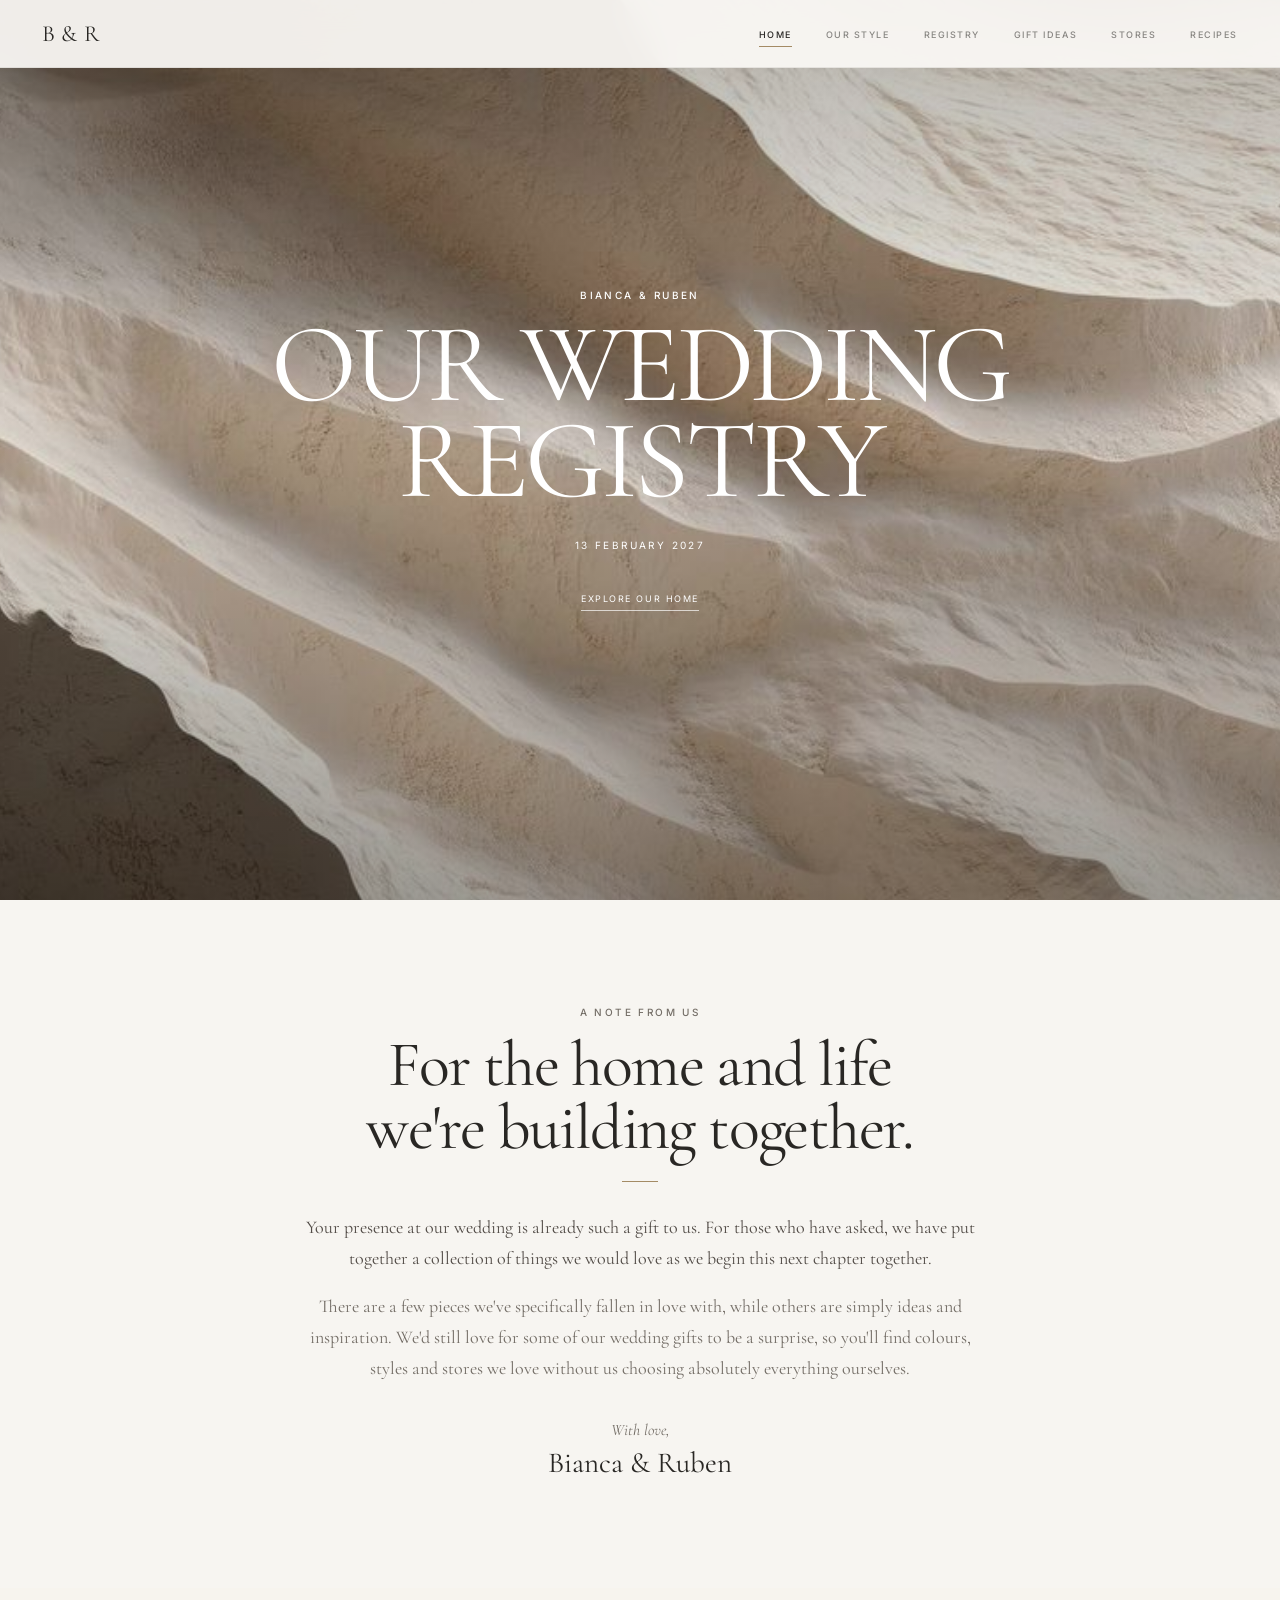
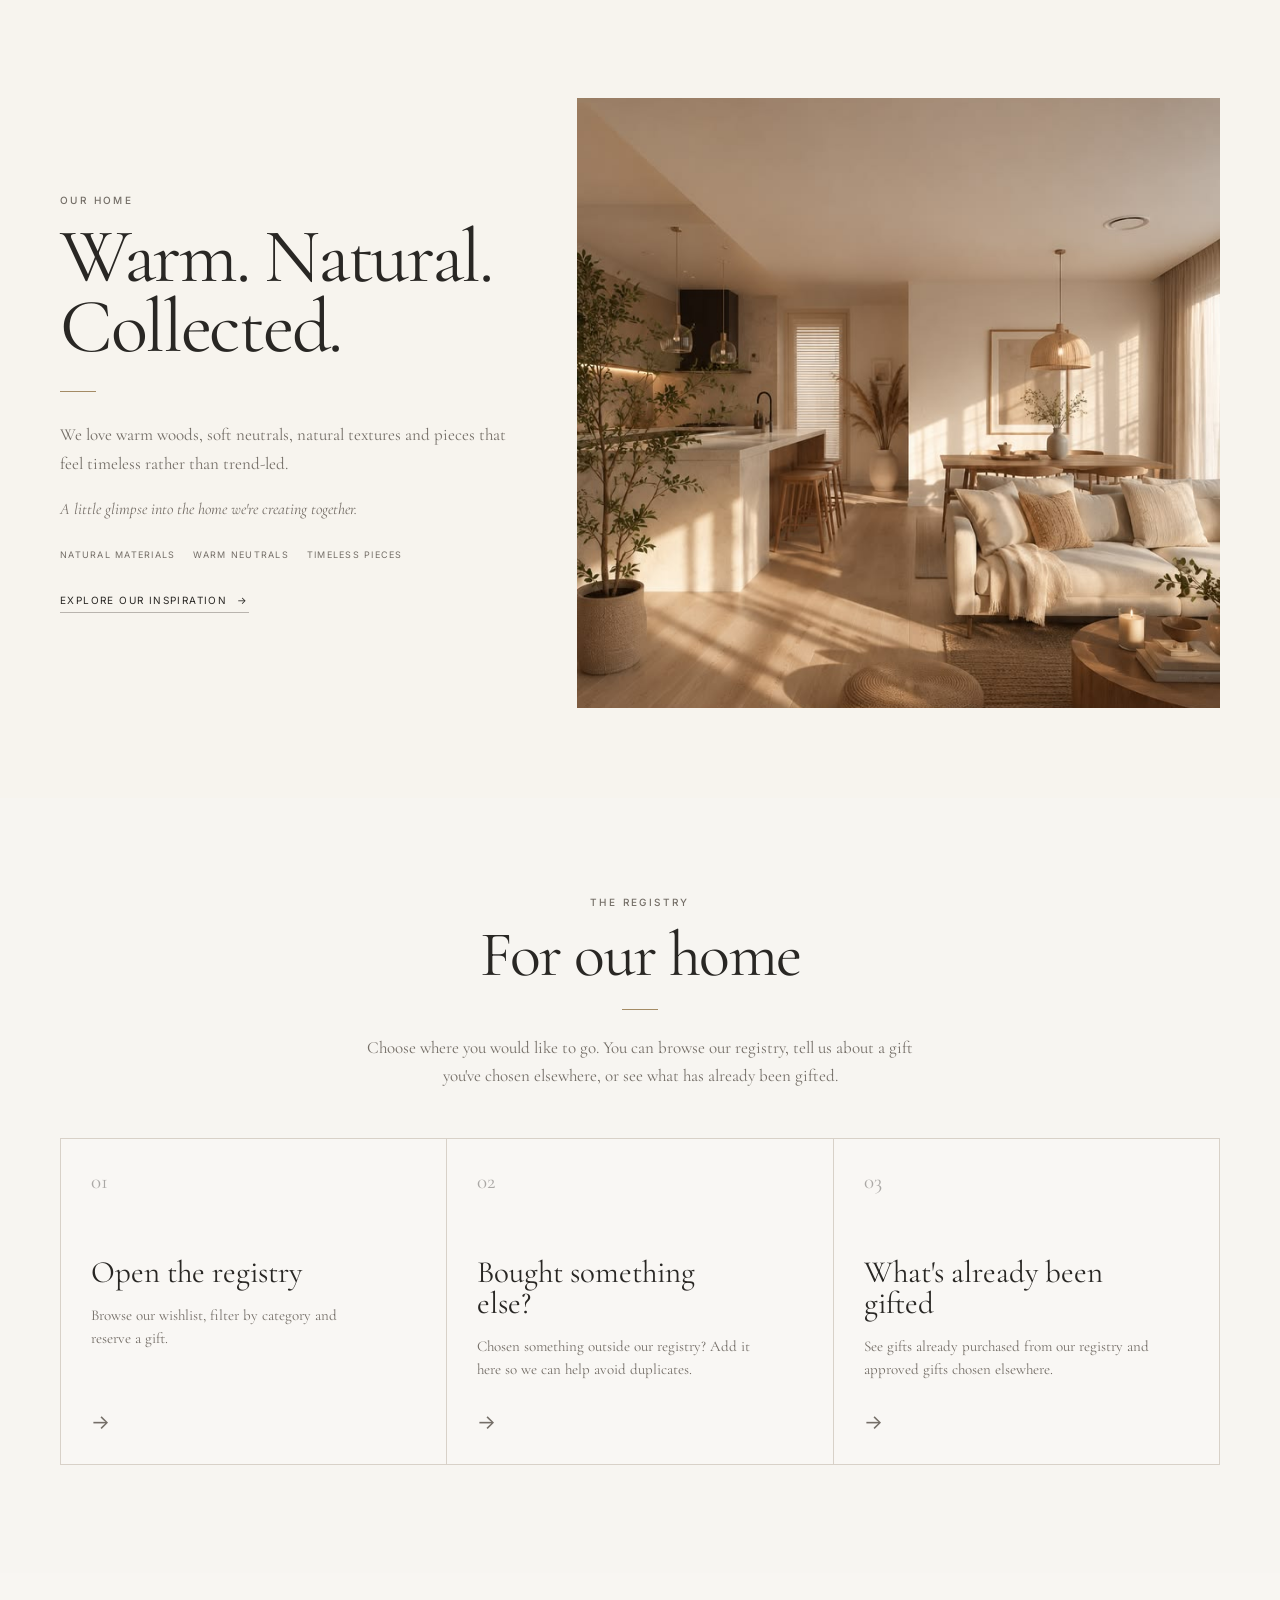
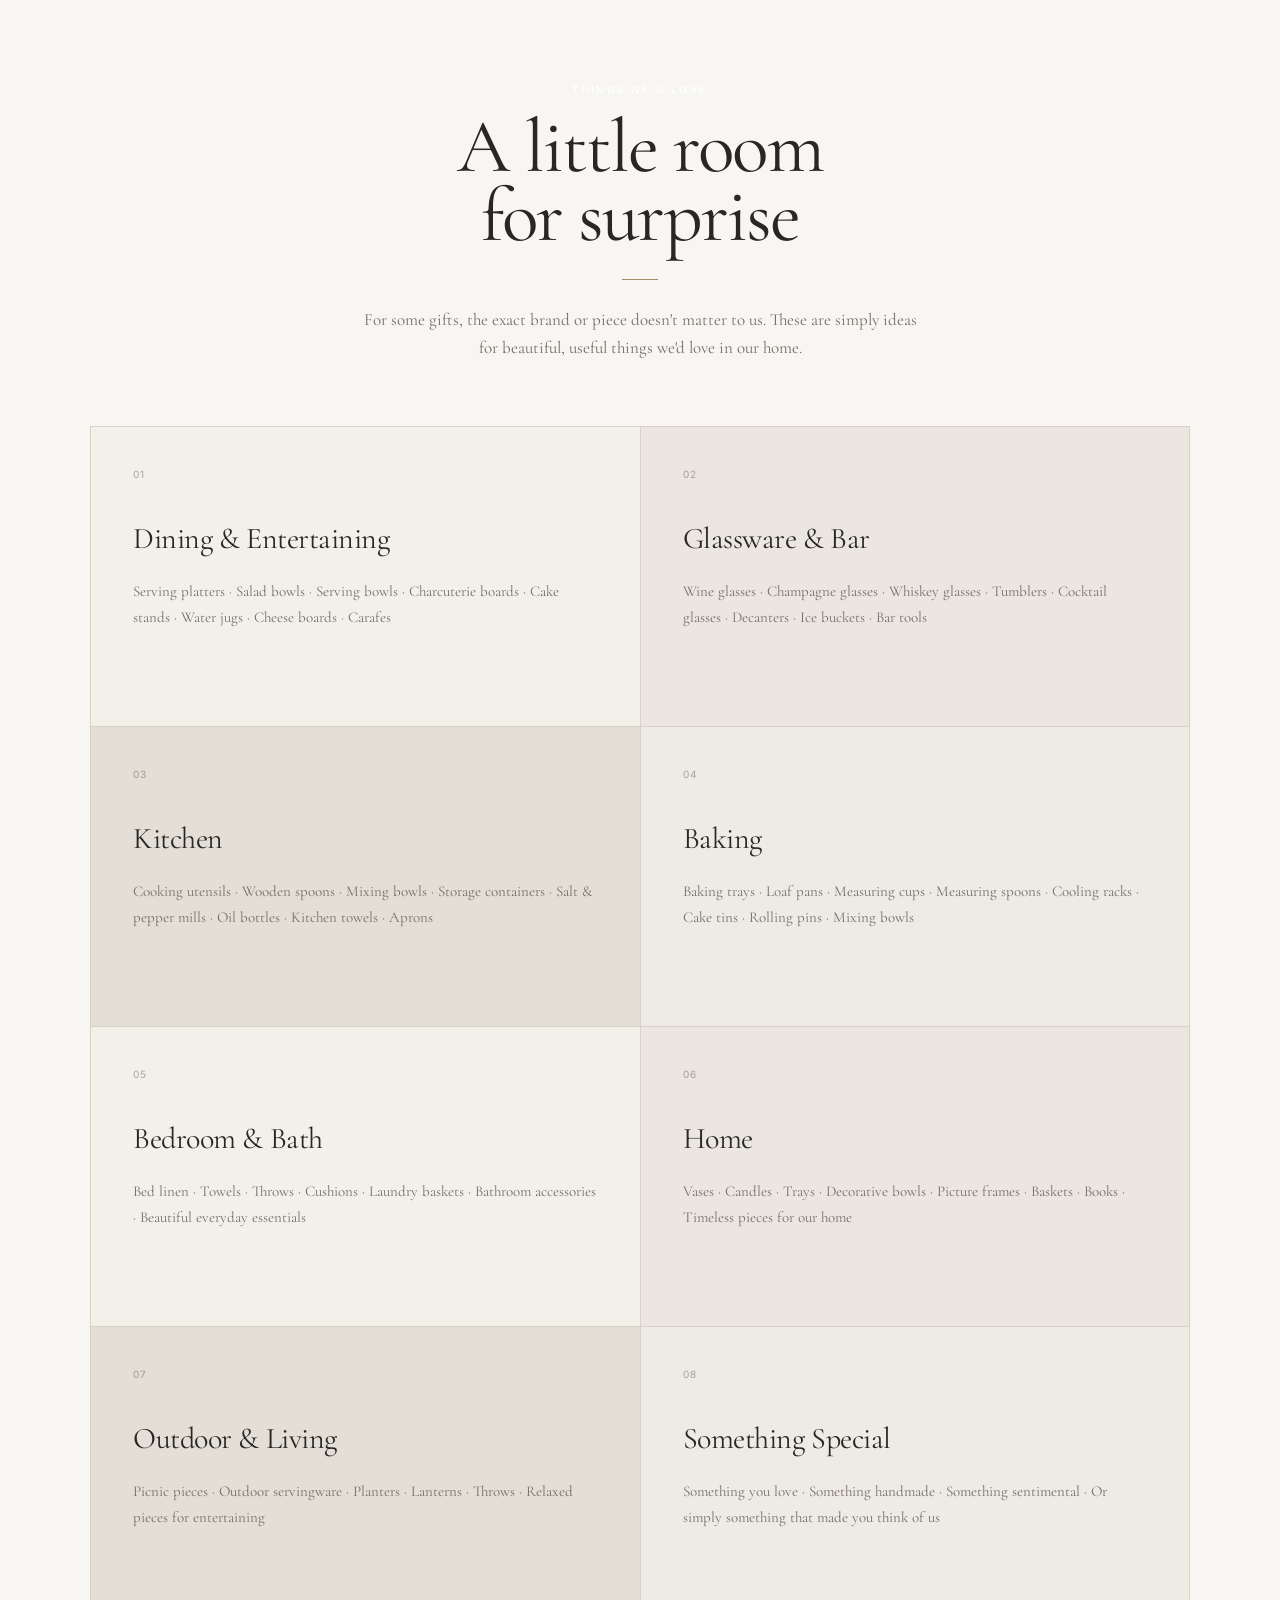
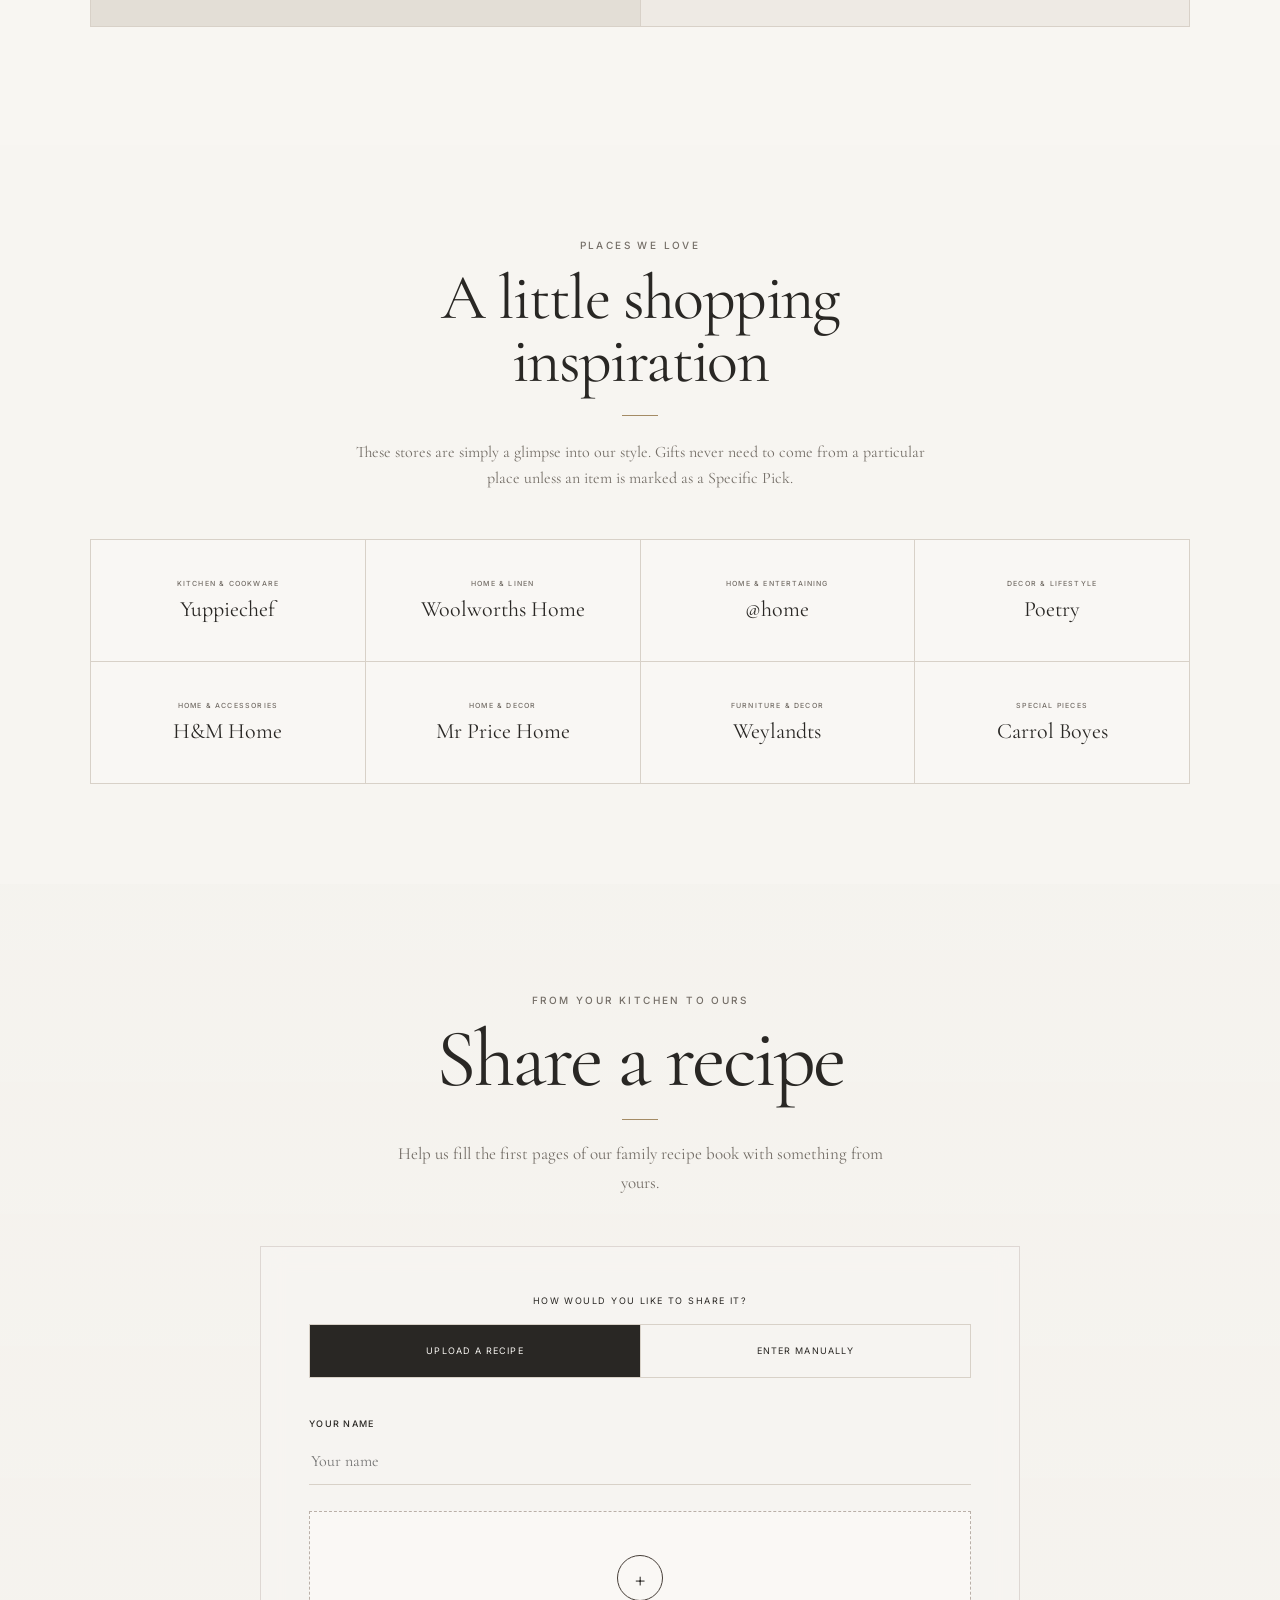
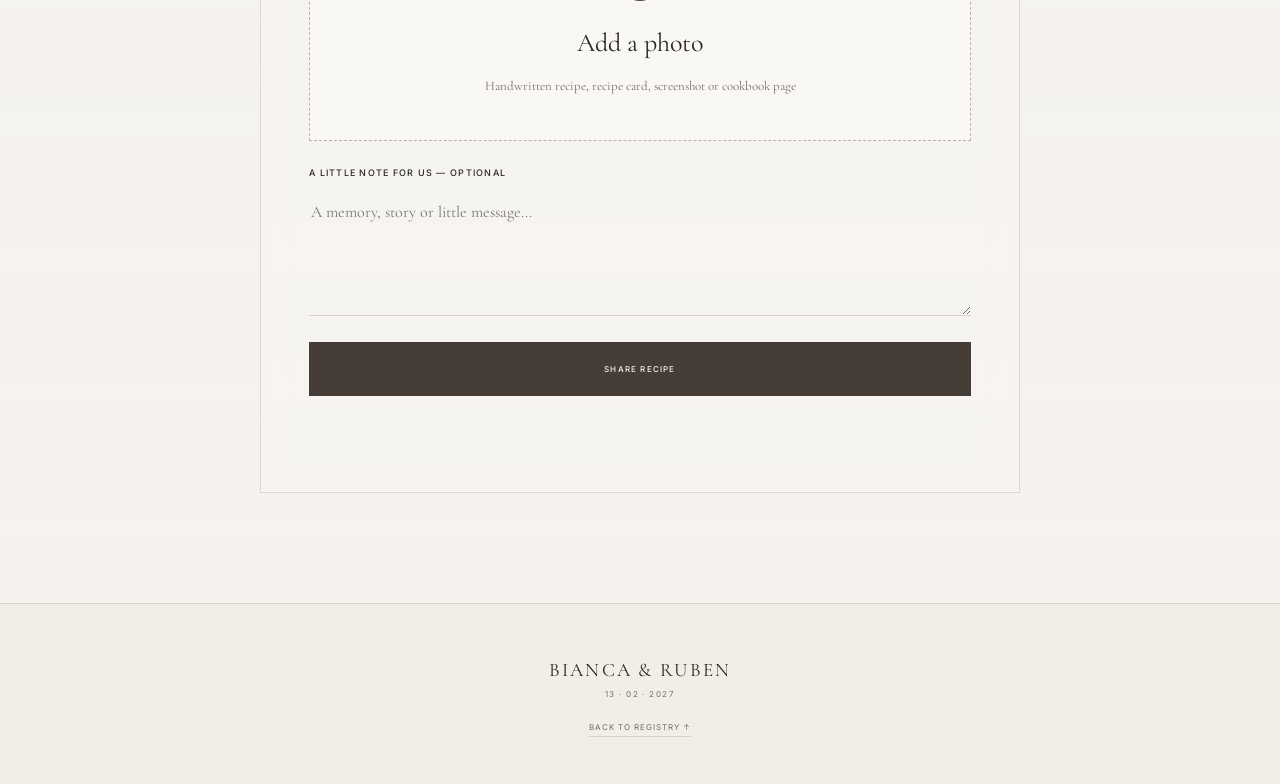
==== index.html @ 249fee1c "Final registry styling updates" ====
<!DOCTYPE html>
<html lang="en">

<head>

  <meta charset="UTF-8">

  <meta
    name="viewport"
    content="width=device-width, initial-scale=1.0"
  >

  <meta
    name="description"
    content="Bianca & Ruben's wedding registry — a collection for the home and life we're building together."
  >

  <meta
    property="og:title"
    content="Bianca & Ruben | Wedding Registry"
  >

  <meta
    property="og:description"
    content="A collection for the home and life we're building together."
  >

  <meta
    property="og:image"
    content="images/hero_02.jpg"
  >

  <title>
    Bianca & Ruben | Wedding Registry
  </title>


  <link
    rel="preconnect"
    href="https://fonts.googleapis.com"
  >

  <link
    rel="preconnect"
    href="https://fonts.gstatic.com"
    crossorigin
  >

  <link
    href="https://fonts.googleapis.com/css2?family=Cormorant+Garamond:wght@400;500;600&family=Inter:wght@300;400;500;600&display=swap"
    rel="stylesheet"
  >

  <link
    rel="stylesheet"
    href="styles.css"
  >
</head>


<body>

  <!-- =========================================================
     SITE NAVIGATION
========================================================== -->

<nav class="site-nav" id="siteNav">

  <a
    href="#top"
    class="site-nav-brand"
  >
    B &amp; R
  </a>


  <div class="site-nav-links">

    <a href="#top">
      Home
    </a>

    <a href="#our-home">
      Our Style
    </a>

    <a href="#registry">
      Registry
    </a>

    <a href="#gift-ideas">
      Gift Ideas
    </a>

    <a href="#stores">
      Stores
    </a>

    <a href="#recipes">
      Recipes
    </a>

  </div>


  <button
    type="button"
    class="site-nav-menu"
    id="siteNavMenu"
    aria-label="Open navigation"
    aria-expanded="false"
  >
    <span></span>
    <span></span>
  </button>

</nav>


  <!-- =========================================================
       HERO
  ========================================================== -->

  <header
    class="registry-hero"
    id="top"
  >

    <div
      class="hero-image"
      aria-hidden="true"
    ></div>

    <div class="hero-overlay"></div>


    <div class="hero-content">

      <p class="eyebrow">
        BIANCA & RUBEN
      </p>

      <h1>
        Our Wedding
        <br>
        Registry
      </h1>

      <p class="hero-date">
        13 FEBRUARY 2027
      </p>

      <a
        class="hero-link"
        href="#welcome"
      >
        Explore our home
      </a>

    </div>

  </header>



  <main>


    <!-- =========================================================
         INTRODUCTION
    ========================================================== -->

    <section
      class="intro section-shell"
      id="welcome"
    >

      <p class="eyebrow dark">
        A NOTE FROM US
      </p>

      <h2>
        For the home and life
        <br>
        we're building together.
      </h2>

      <div class="rule"></div>


      <p class="intro-copy">

        Your presence at our wedding is already such a gift to us.
        For those who have asked, we have put together a collection
        of things we would love as we begin this next chapter together.

      </p>


      <p class="intro-copy intro-copy-secondary">

        There are a few pieces we've specifically fallen in love with,
        while others are simply ideas and inspiration.
        We'd still love for some of our wedding gifts to be a surprise,
        so you'll find colours, styles and stores we love without us
        choosing absolutely everything ourselves.

      </p>


      <p class="signature">

        With love,

        <span>
          Bianca & Ruben
        </span>

      </p>

    </section>



<!-- =========================================================
     OUR HOME — EDITORIAL FEATURE
========================================================== -->

<section class="home-story" id="our-home">

  <div class="home-story-inner">

    <!-- TEXT -->
    <div class="home-story-copy">

      <p class="eyebrow dark">
        OUR HOME
      </p>

      <h2>
        Warm. Natural.
        <br>
        Collected.
      </h2>

      <div class="rule home-story-rule"></div>

      <p class="home-story-description">
        We love warm woods, soft neutrals, natural textures
        and pieces that feel timeless rather than trend-led.
      </p>

      <p class="home-story-note">
        A little glimpse into the home we're creating together.
      </p>

      <div class="home-story-values">
        <span>Natural materials</span>
        <span>Warm neutrals</span>
        <span>Timeless pieces</span>
      </div>

      <button
        type="button"
        class="home-gallery-link"
        id="openHomeGallery"
      >
        Explore our inspiration
        <span aria-hidden="true">→</span>
      </button>

    </div>


    <!-- FEATURE IMAGE -->
    <figure class="home-story-image">

      <img
        src="images/living-room 2.jpg"
        alt="Warm neutral living room inspiration"
        loading="lazy"
      >


    </figure>

  </div>

</section>


<!-- =========================================================
     SOFT TEXTURE BREAK
========================================================== -->

<div class="editorial-texture-break" aria-hidden="true">

  <div class="editorial-texture-image"></div>

</div>


    <!-- =========================================================
         REGISTRY HUB
    ========================================================== -->

    <section
      class="registry registry-hub-section section-shell"
      id="registry"
    >

      <div class="section-heading">

        <p class="eyebrow dark">
          THE REGISTRY
        </p>

        <h2>
          For our home
        </h2>

        <div class="rule"></div>

        <p class="section-description">
          Choose where you would like to go.
          You can browse our registry, tell us about a gift
          you've chosen elsewhere, or see what has already been gifted.
        </p>

      </div>


      <!-- REGISTRY HUB CARDS -->

      <div class="registry-hub">

        <button
          type="button"
          class="registry-hub-card"
          data-registry-view="browse"
        >
          <span class="registry-hub-number">01</span>

          <span class="registry-hub-copy">
            <strong>Open the registry</strong>
            <small>
              Browse our wishlist, filter by category
              and reserve a gift.
            </small>
          </span>

          <span class="registry-hub-arrow" aria-hidden="true">→</span>
        </button>


        <button
          type="button"
          class="registry-hub-card"
          data-registry-view="other"
        >
          <span class="registry-hub-number">02</span>

          <span class="registry-hub-copy">
            <strong>Bought something else?</strong>
            <small>
              Chosen something outside our registry?
              Add it here so we can help avoid duplicates.
            </small>
          </span>

          <span class="registry-hub-arrow" aria-hidden="true">→</span>
        </button>


        <button
          type="button"
          class="registry-hub-card"
          data-registry-view="gifted"
        >
          <span class="registry-hub-number">03</span>

          <span class="registry-hub-copy">
            <strong>What's already been gifted</strong>
            <small>
              See gifts already purchased from our registry
              and approved gifts chosen elsewhere.
            </small>
          </span>

          <span class="registry-hub-arrow" aria-hidden="true">→</span>
        </button>

      </div>


      <!-- =====================================================
           BROWSE REGISTRY PANEL
      ====================================================== -->

      <div
        class="registry-panel"
        id="registryBrowsePanel"
        data-registry-panel="browse"
        hidden
      >

        <div class="registry-panel-heading">

          <div>
            <p class="eyebrow dark">
              BROWSE THE COLLECTION
            </p>

            <h3>
              The registry
            </h3>
          </div>

          <button
            type="button"
            class="registry-panel-close"
            data-close-registry-panel
            aria-label="Close registry"
          >
            ×
          </button>

        </div>


        <!-- REGISTRY FILTERS -->

        <div
          class="toolbar"
          aria-label="Registry filters"
        >

          <div class="filter-section">

            <div class="filter-line">

              <span class="filter-title">
                Type
              </span>

              <div
                class="filter-row filter-row-primary"
                id="typeFilters"
              >

                <button
                  type="button"
                  class="filter-chip active"
                  data-type="all"
                  aria-pressed="true"
                >
                  All
                </button>

                <button
                  type="button"
                  class="filter-chip"
                  data-type="specific"
                  aria-pressed="false"
                >
                  Specific Picks
                </button>

                <button
                  type="button"
                  class="filter-chip"
                  data-type="idea"
                  aria-pressed="false"
                >
                  Gift Ideas
                </button>

              </div>

            </div>


            <div class="filter-line">

              <span class="filter-title">
                Category
              </span>

              <div
                class="filter-row"
                id="categoryFilters"
              ></div>

            </div>

          </div>


          <div class="toolbar-bottom">

            <label class="availability-toggle">

              <input
                type="checkbox"
                id="availableOnly"
                checked
              >

              <span>
                Available only
              </span>

            </label>


            <label class="sort-control">

              <span>
                Sort by
              </span>

              <select id="sortSelect">

                <option value="featured">
                  Featured
                </option>

                <option value="price-low">
                  Price: low to high
                </option>

                <option value="price-high">
                  Price: high to low
                </option>

                <option value="name">
                  Name
                </option>

              </select>

            </label>

          </div>

        </div>


        <div
          id="registryState"
          class="registry-state"
          hidden
        ></div>


        <div
          class="gift-grid"
          id="giftGrid"
          aria-live="polite"
        ></div>


        <div class="registry-panel-bottom">

          <button
            type="button"
            class="registry-text-link"
            data-close-registry-panel
          >
            Close registry ↑
          </button>

        </div>

      </div>


      <!-- =====================================================
           BOUGHT SOMETHING ELSE PANEL
      ====================================================== -->

      <div
        class="registry-panel registry-panel-narrow"
        id="otherGiftPanel"
        data-registry-panel="other"
        hidden
      >

        <div class="registry-panel-heading">

          <div>
            <p class="eyebrow dark">
              A GIFT OF YOUR OWN
            </p>

            <h3>
              Bought something else?
            </h3>
          </div>

          <button
            type="button"
            class="registry-panel-close"
            data-close-registry-panel
            aria-label="Close form"
          >
            ×
          </button>

        </div>


        <p class="registry-panel-intro">
          Found something special outside our registry?
          Add it here so we know it has been chosen.
          Your name and note stay private.
        </p>


        <form
          class="other-gift-form"
          id="otherGiftForm"
        >

          <label>
            <span>Your name</span>

            <input
              type="text"
              name="guest_name"
              autocomplete="name"
              required
            >
          </label>


          <label>
            <span>What did you buy?</span>

            <input
              type="text"
              name="gift_name"
              placeholder="e.g. Large wooden salad bowl"
              required
            >
          </label>


          <div class="other-gift-form-row">

            <label>
              <span>Brand / store</span>

              <input
                type="text"
                name="brand_store"
                placeholder="Optional"
              >
            </label>


            <label>
              <span>Quantity</span>

              <input
                type="number"
                name="quantity"
                min="1"
                max="20"
                value="1"
                required
              >
            </label>

          </div>


          <label>
            <span>A little note for us — optional</span>

            <textarea
              name="note"
              rows="4"
              placeholder="A message, story or anything you'd like us to know..."
            ></textarea>
          </label>


          <button
            type="submit"
            class="button primary other-gift-submit"
          >
            Add my gift
          </button>


          <p
            class="form-status"
            id="otherGiftStatus"
            role="status"
            aria-live="polite"
          ></p>

        </form>

      </div>


      <!-- =====================================================
           ALREADY GIFTED PANEL
      ====================================================== -->

      <div
        class="registry-panel"
        id="alreadyGiftedPanel"
        data-registry-panel="gifted"
        hidden
      >

        <div class="registry-panel-heading">

          <div>
            <p class="eyebrow dark">
              ALREADY CHOSEN
            </p>

            <h3>
              What's already been gifted
            </h3>
          </div>

          <button
            type="button"
            class="registry-panel-close"
            data-close-registry-panel
            aria-label="Close gifted list"
          >
            ×
          </button>

        </div>


        <p class="registry-panel-intro">
          A simple view of what has already been purchased.
          Guest names and private notes are never shown here.
        </p>


        <div
          class="already-gifted-list"
          id="alreadyGiftedList"
          aria-live="polite"
        >
          <p class="already-gifted-loading">
            Loading gifted items…
          </p>
        </div>

      </div>

    </section>


<!-- =========================================================
     GIFT IDEAS — A LITTLE ROOM FOR SURPRISE
========================================================== -->

<section class="gift-ideas-refined" id="gift-ideas">

  <div class="gift-ideas-header">

    <p class="eyebrow">THINGS WE'D LOVE</p>

    <h2>A little room<br>for surprise</h2>

    <div class="rule"></div>

    <p>
      For some gifts, the exact brand or piece doesn't matter to us.
      These are simply ideas for beautiful, useful things we'd love
      in our home.
    </p>

  </div>


  <div class="surprise-grid">

    <article class="surprise-card" data-number="01">
      <span class="surprise-number">01</span>
      <h3>Dining &amp; Entertaining</h3>
      <p>
        Serving platters · Salad bowls · Serving bowls ·
        Charcuterie boards · Cake stands · Water jugs ·
        Cheese boards · Carafes
      </p>
    </article>


    <article class="surprise-card" data-number="02">
      <span class="surprise-number">02</span>
      <h3>Glassware &amp; Bar</h3>
      <p>
        Wine glasses · Champagne glasses · Whiskey glasses ·
        Tumblers · Cocktail glasses · Decanters ·
        Ice buckets · Bar tools
      </p>
    </article>


    <article class="surprise-card" data-number="03">
      <span class="surprise-number">03</span>
      <h3>Kitchen</h3>
      <p>
        Cooking utensils · Wooden spoons · Mixing bowls ·
        Storage containers · Salt &amp; pepper mills ·
        Oil bottles · Kitchen towels · Aprons
      </p>
    </article>


    <article class="surprise-card" data-number="04">
      <span class="surprise-number">04</span>
      <h3>Baking</h3>
      <p>
        Baking trays · Loaf pans · Measuring cups ·
        Measuring spoons · Cooling racks · Cake tins ·
        Rolling pins · Mixing bowls
      </p>
    </article>


    <article class="surprise-card" data-number="05">
      <span class="surprise-number">05</span>
      <h3>Bedroom &amp; Bath</h3>
      <p>
        Bed linen · Towels · Throws · Cushions ·
        Laundry baskets · Bathroom accessories ·
        Beautiful everyday essentials
      </p>
    </article>


    <article class="surprise-card" data-number="06">
      <span class="surprise-number">06</span>
      <h3>Home</h3>
      <p>
        Vases · Candles · Trays · Decorative bowls ·
        Picture frames · Baskets · Books ·
        Timeless pieces for our home
      </p>
    </article>


    <article class="surprise-card" data-number="07">
      <span class="surprise-number">07</span>
      <h3>Outdoor &amp; Living</h3>
      <p>
        Picnic pieces · Outdoor servingware ·
        Planters · Lanterns · Throws ·
        Relaxed pieces for entertaining
      </p>
    </article>


    <article class="surprise-card" data-number="08">
      <span class="surprise-number">08</span>
      <h3>Something Special</h3>
      <p>
        Something you love · Something handmade ·
        Something sentimental · Or simply something
        that made you think of us
      </p>
    </article>

  </div>

</section>



    <!-- =========================================================
         STORES
    ========================================================== -->

    <section
  class="brands section-shell"
  id="stores"
>


      <div class="section-heading">

        <p class="eyebrow dark">
          PLACES WE LOVE
        </p>

        <h2>
          A little shopping
          <br>
          inspiration
        </h2>

        <div class="rule"></div>


        <p class="brands-copy">

          These stores are simply a glimpse into our style.
          Gifts never need to come from a particular place unless
          an item is marked as a Specific Pick.

        </p>

      </div>



      <div class="brand-list">


        <span>

          <small>
            KITCHEN & COOKWARE
          </small>

          Yuppiechef

        </span>


        <span>

          <small>
            HOME & LINEN
          </small>

          Woolworths Home

        </span>


        <span>

          <small>
            HOME & ENTERTAINING
          </small>

          @home

        </span>


        <span>

          <small>
            DECOR & LIFESTYLE
          </small>

          Poetry

        </span>


        <span>

          <small>
            HOME & ACCESSORIES
          </small>

          H&M Home

        </span>


        <span>

          <small>
            HOME & DECOR
          </small>

          Mr Price Home

        </span>


        <span>

          <small>
            FURNITURE & DECOR
          </small>

          Weylandts

        </span>


        <span>

          <small>
            SPECIAL PIECES
          </small>

          Carrol Boyes

        </span>


      </div>


    </section>



    <!-- =========================================================
         SHARE A RECIPE
    ========================================================== -->

    <section class="recipe-section" id="recipes">

      <div class="recipe-texture" aria-hidden="true"></div>

      <div class="recipe-inner">

        <header class="recipe-heading">

          <p class="eyebrow dark">
            FROM YOUR KITCHEN TO OURS
          </p>

          <h2>
            Share a recipe
          </h2>

          <div class="rule"></div>

          <p>
            Help us fill the first pages of our family recipe book
            with something from yours.
          </p>

        </header>


        <div class="recipe-card">

          <p class="recipe-question">
            How would you like to share it?
          </p>


          <div class="recipe-method-toggle">

            <button
              type="button"
              class="recipe-method active"
              data-recipe-method="image"
              aria-pressed="true"
            >
              Upload a recipe
            </button>

            <button
              type="button"
              class="recipe-method"
              data-recipe-method="manual"
              aria-pressed="false"
            >
              Enter manually
            </button>

          </div>


          <form id="recipeForm" class="recipe-form">

            <input
              type="hidden"
              id="recipeSubmissionType"
              name="submission_type"
              value="image"
            >


            <label class="recipe-field">

              <span>
                Your name
              </span>

              <input
                type="text"
                name="guest_name"
                autocomplete="name"
                placeholder="Your name"
                required
              >

            </label>


            <!-- PHOTO UPLOAD -->

            <div
              class="recipe-mode-panel"
              id="recipeImagePanel"
              data-recipe-panel="image"
            >

              <label
                class="recipe-upload"
                for="recipeImage"
              >

                <span class="recipe-upload-plus">
                  +
                </span>

                <strong>
                  Add a photo
                </strong>

                <small>
                  Handwritten recipe, recipe card,
                  screenshot or cookbook page
                </small>

                <input
                  type="file"
                  id="recipeImage"
                  name="recipe_image"
                  accept="image/jpeg,image/png,image/webp"
                >

              </label>


              <div
                class="recipe-preview"
                id="recipePreview"
                hidden
              >

                <img
                  id="recipePreviewImage"
                  src=""
                  alt="Recipe preview"
                >

                <button
                  type="button"
                  class="recipe-remove-image"
                  id="removeRecipeImage"
                >
                  Remove photo
                </button>

              </div>

            </div>


            <!-- MANUAL RECIPE -->

            <div
              class="recipe-mode-panel"
              id="recipeManualPanel"
              data-recipe-panel="manual"
              hidden
            >

              <label class="recipe-field">

                <span>
                  Recipe name
                </span>

                <input
                  type="text"
                  name="recipe_name"
                  placeholder="e.g. Ouma's milk tart"
                >

              </label>


              <label class="recipe-field">

                <span>
                  Category
                </span>

                <select name="category">

                  <option value="">
                    Choose a category
                  </option>

                  <option>Breakfast</option>
                  <option>Starter</option>
                  <option>Main</option>
                  <option>Side</option>
                  <option>Baking</option>
                  <option>Dessert</option>
                  <option>Drinks</option>
                  <option>Other</option>

                </select>

              </label>


              <label class="recipe-field">

                <span>
                  Ingredients
                </span>

                <textarea
                  name="ingredients"
                  rows="7"
                  placeholder="List the ingredients here..."
                ></textarea>

              </label>


              <label class="recipe-field">

                <span>
                  Method
                </span>

                <textarea
                  name="method"
                  rows="8"
                  placeholder="Tell us how to make it..."
                ></textarea>

              </label>

            </div>


            <label class="recipe-field">

              <span>
                A little note for us — optional
              </span>

              <textarea
                name="note"
                rows="4"
                placeholder="A memory, story or little message..."
              ></textarea>

            </label>


            <button
              type="submit"
              class="button primary recipe-submit"
            >
              Share recipe
            </button>


            <p
              class="recipe-status"
              id="recipeStatus"
              role="status"
              aria-live="polite"
            ></p>

          </form>

        </div>

      </div>

    </section>

  </main>



  <!-- =========================================================
       SIMPLE FOOTER
  ========================================================== -->

  <footer class="site-footer">

    <p class="footer-names">
      BIANCA & RUBEN
    </p>

    <span>
      13 · 02 · 2027
    </span>

    <a href="#registry">
      Back to registry ↑
    </a>

  </footer>

<!-- =========================================================
     HOME INSPIRATION GALLERY
========================================================== -->

<dialog
  class="home-gallery-dialog"
  id="homeGalleryDialog"
>

  <!-- =======================================================
       TOP BAR
  ======================================================== -->

  <div class="home-gallery-topbar">

    <div class="home-gallery-heading">

      <div class="home-gallery-heading-meta">

        <p class="eyebrow">
          OUR HOME
        </p>

        <span
          class="home-gallery-counter"
          id="homeGalleryCounter"
        >
          01 / 05
        </span>

      </div>


      <!-- CATEGORY FILTERS -->

      <div
        class="home-gallery-filters"
        id="homeGalleryFilters"
        aria-label="Inspiration categories"
      >

       <button
         type="button"
         class="home-gallery-filter active"
         data-gallery-category="living"
         aria-pressed="true"
        >
          Living
        </button>

        <button
          type="button"
          class="home-gallery-filter"
          data-gallery-category="kitchen"
          aria-pressed="false"
        >
          Kitchen
        </button>

        <button
          type="button"
          class="home-gallery-filter"
          data-gallery-category="bedroom"
          aria-pressed="false"
        >
          Bedroom
        </button>

        <button
          type="button"
          class="home-gallery-filter"
          data-gallery-category="bathroom"
          aria-pressed="false"
        >
          Bathroom
        </button>

        <button
          type="button"
          class="home-gallery-filter"
          data-gallery-category="textures"
          aria-pressed="false"
        >
          Textures
        </button>

      </div>

    </div>


    <!-- CLOSE -->

    <button
      type="button"
      class="home-gallery-close"
      id="closeHomeGallery"
      aria-label="Close inspiration gallery"
    >
      ×
    </button>

  </div>


<!-- =======================================================
     CATEGORY COLLAGE
======================================================== -->

<div class="home-gallery-collage-wrap">

  <div
    class="home-gallery-collage"
    id="homeGalleryCollage"
    aria-live="polite"
  ></div>


  <div class="home-gallery-collage-copy">

    <span
      class="home-gallery-number"
      id="homeGalleryNumber"
    >
      01
    </span>

    <h3 id="homeGalleryTitle">
      Living
    </h3>

    <p id="homeGalleryDescription">
      Warm woods, natural textures and spaces made for gathering.
    </p>

  </div>

</div>


</dialog>


<!-- =========================================================
     GIFT DETAILS DIALOG
========================================================== -->

<dialog
  id="giftDialog"
  class="gift-dialog"
>

  <button
    type="button"
    class="dialog-close"
    id="closeGiftDialog"
    aria-label="Close gift details"
  >
    ×
  </button>

  <div
    id="giftDialogContent"
    class="gift-dialog-content"
  ></div>

</dialog>


<!-- =========================================================
     RESERVATION DIALOG
========================================================== -->

  <dialog
    id="reserveDialog"
    class="reserve-dialog"
  >

    <button
      class="dialog-close"
      id="reserveClose"
      aria-label="Close reservation"
      type="button"
    >
      ×
    </button>


    <div class="reserve-copy">

      <p class="eyebrow dark">
        THIS ONE'S YOURS ♡
      </p>

      <h2 id="reserveDialogTitle">
        Reserve this gift
      </h2>

      <p id="reserveDialogText">
        Reserving a gift lets other guests know that
        you're planning to purchase it.
      </p>

      <p>
        Your name and contact details remain private.
        Other guests only see whether the gift is available or gifted.
      </p>

    </div>


    <form id="reserveForm">

      <input
        type="hidden"
        id="reserveGiftId"
        name="gift_id"
      >


      <label>
        Your name

        <input
          name="guest_name"
          autocomplete="name"
          required
        >
      </label>


      <label>
        Email or mobile number

        <input
          name="guest_email"
          autocomplete="email"
        >
      </label>


      <label
        id="reserveQuantityWrap"
        hidden
      >
        Quantity

        <input
          type="number"
          id="reserveQuantity"
          name="quantity"
          min="1"
          value="1"
        >

        <small id="reserveQuantityHelp"></small>
      </label>


      <div class="dialog-actions">

        <button
          type="button"
          class="button secondary"
          id="reserveCancel"
        >
          Cancel
        </button>

        <button
          type="submit"
          class="button primary"
          id="reserveSubmit"
        >
          Confirm reservation
        </button>

      </div>


      <p
        class="form-status"
        id="reserveStatus"
        role="status"
        aria-live="polite"
      ></p>

    </form>

  </dialog>


<!-- =========================================================
       SCRIPTS
  ========================================================== -->

  <script src="https://cdn.jsdelivr.net/npm/@supabase/supabase-js@2"></script>

  <script src="app.js"></script>


</body>

</html>
---- styles.css ----
/* =========================================================

   BIANCA & RUBEN — WEDDING REGISTRY

   Vogue Home • Modern • Earthy • Editorial

========================================================= */



/* =========================================================

   COLOUR SYSTEM

========================================================= */

:root {

  /* Core typography */

  --ink: #292724;

  --charcoal: #383531;

  --espresso: #453d36;

  --muted: #746e67;

  /* Light architectural neutrals */

  --paper: #f7f5f1;

  --white: #ffffff;

  --ivory: #f1eee8;

  --cream: #e9e3da;

  --limestone: #ddd6cc;

  --stone-light: #e4dfd7;

  /* Earth tones */

  --sand: #d1c4b4;

  --taupe: #b2a395;

  --mushroom: #998c80;

  --clay: #a77e68;

  /* Natural greens */

  --olive: #74745c;

  --olive-soft: #aaa995;

  --sage-grey: #a4a69a;

  /* Wood */

  --oak: #a88668;

  --walnut: #695547;

  /* Metal */

  --brass: #a48b65;

  /* UI */

  --line: #d8d1c8;

  --line-dark: #bdb4aa;

  --shadow:

    0 20px 60px rgba(49, 43, 38, 0.08);

  /* Fonts */

  --serif: "Cormorant Garamond", Georgia, serif;

  --sans: "Inter", Arial, sans-serif;

}



/* =========================================================

   RESET

========================================================= */

* {

  box-sizing: border-box;

}

html {

  scroll-behavior: smooth;

}

body {

  margin: 0;

  overflow-x: hidden;

  background: var(--paper);

  color: var(--ink);

  font-family: var(--serif);

  -webkit-font-smoothing: antialiased;

  text-rendering: optimizeLegibility;

}

button,

input,

select,

textarea {

  font: inherit;

  color: inherit;

}

button,

a {

  touch-action: manipulation;

}

button {

  cursor: pointer;

}

a {

  color: inherit;

}

img {

  display: block;

  width: 100%;

  max-width: 100%;

}

[hidden] {

  display: none !important;

}



/* =========================================================

   GLOBAL LAYOUT

========================================================= */

.section-shell {

  width: min(1160px, calc(100% - 48px));

  margin: 0 auto;

}

.eyebrow {

  margin: 0 0 16px;

  font-family: var(--sans);

  color: white;

  font-size: 10px;

  font-weight: 500;

  letter-spacing: 0.24em;

  text-transform: uppercase;

}

.eyebrow.dark {

  color: var(--muted);

}

.rule {

  width: 36px;

  height: 1px;

  margin: 22px auto 0;

  background: var(--brass);

}



/* =========================================================

   GLOBAL HEADINGS

========================================================= */

.section-heading {

  max-width: 760px;

  margin: 0 auto 42px;

  text-align: center;

}

.section-heading h2,

.intro h2,

.brands h2,

.future-home h2 {

  margin: 0;

  font-size: clamp(40px, 5vw, 64px);

  font-weight: 400;

  line-height: 0.98;

  letter-spacing: -0.025em;

}

.section-description {

  max-width: 560px;

  margin: 24px auto 0;

  color: var(--muted);

  font-size: 17px;

  line-height: 1.65;

}



/* =========================================================

   HERO

========================================================= */

.registry-hero {

  position: relative;

  display: grid;

  min-height: 100svh;

  place-items: center;

  overflow: hidden;

  background: #817a72;

}

.hero-image {

  position: absolute;

  inset: 0;

  background:

    url("images/hero_02.jpg")

    center center / cover

    no-repeat;

  transform: scale(1.015);

}

.hero-overlay {

  position: absolute;

  inset: 0;

  background:

    linear-gradient(

      to bottom,

      rgba(31, 28, 25, 0.32),

      rgba(31, 28, 25, 0.08) 45%,

      rgba(31, 28, 25, 0.44)

    );

}

.hero-content {

  position: relative;

  z-index: 2;

  width: min(900px, calc(100% - 32px));

  padding: 50px 20px;

  text-align: center;

  color: #fff;

}

.hero-content h1 {

  margin: 0;

  font-size: clamp(54px, 9vw, 112px);

  font-weight: 400;

  line-height: 0.86;

  letter-spacing: -0.035em;

  text-transform: uppercase;

}

.hero-date {

  margin: 30px 0 36px;

  font-family: var(--sans);

  font-size: 10px;

  letter-spacing: 0.24em;

}

.hero-link {

  display: inline-block;

  padding-bottom: 6px;

  border-bottom: 1px solid rgba(255, 255, 255, 0.68);

  color: #fff;

  text-decoration: none;

  font-family: var(--sans);

  font-size: 9px;

  letter-spacing: 0.17em;

  text-transform: uppercase;

  transition:

    opacity 0.2s ease;

}

.hero-link:hover {

  opacity: 0.7;

}



/* =========================================================

   NOTE FROM US

========================================================= */

.intro {

  max-width: 860px;

  padding-top: 106px;

  padding-bottom: 108px;

  text-align: center;

}

.intro-copy {

  max-width: 670px;

  margin: 30px auto 0;

  color: #514b46;

  font-size: 18px;

  line-height: 1.72;

}

.intro-copy-secondary {

  margin-top: 17px;

  color: var(--muted);

}

.signature {

  margin: 36px 0 0;

  color: var(--muted);

  font-size: 16px;

  font-style: italic;

}

.signature span {

  display: block;

  margin-top: 5px;

  color: var(--ink);

  font-size: 29px;

  font-style: normal;

}



/* =========================================================

   OUR HOME

========================================================= */

.home-style {

  padding: 92px 0 0;

  background: var(--ivory);

}

.home-style > .section-shell .section-heading {

  margin-bottom: 46px;

}



/* =========================================================

   MOODBOARD

========================================================= */

.mood-strip {

  display: grid;

  grid-template-columns: repeat(4, minmax(0, 1fr));

  gap: 5px;

  padding: 0 5px 5px;

}

.mood-card {

  position: relative;

  min-height: 500px;

  overflow: hidden;

  background-position: center;

  background-size: cover;

  background-repeat: no-repeat;

}

.mood-one {

  background-image: url("images/kitchen.jpg");

}

.mood-two {

  background-image: url("images/bedroom.jpg");

}

.mood-three {

  background-image: url("images/bathroom.jpg");

}

.mood-four {

  background-image: url("images/cozy-living-room.jpg");

}

.mood-card::after {

  content: "";

  position: absolute;

  inset: 0;

  background:

    linear-gradient(

      to top,

      rgba(31, 28, 25, 0.43) 0%,

      rgba(31, 28, 25, 0.07) 38%,

      rgba(31, 28, 25, 0) 66%

    );

}

.mood-card-overlay {

  position: absolute;

  inset: 0;

  z-index: 2;

}

.mood-card span {

  position: absolute;

  left: 25px;

  bottom: 23px;

  z-index: 3;

  color: #fff;

  font-family: var(--serif);

  font-size: 24px;

  font-weight: 400;

  letter-spacing: 0.01em;

}



/* =========================================================

   LIVE REGISTRY

========================================================= */

.registry {

  padding: 98px 0 108px;

  background: var(--paper);

}



/* =========================================================

   REGISTRY FILTERS — REFINED

========================================================= */

.toolbar {

  margin: 0 0 46px;

  padding: 22px 0 18px;

  border-top: 1px solid var(--line);

  border-bottom: 1px solid var(--line);

}

.filter-section {

  display: grid;

  gap: 18px;

}

.filter-line {

  display: grid;

  grid-template-columns: 90px 1fr;

  align-items: center;

  gap: 18px;

}

.filter-title {

  font-family: var(--sans);

  font-size: 9px;

  letter-spacing: .18em;

  text-transform: uppercase;

  color: var(--muted);

}

.filter-row {

  display: flex;

  flex-wrap: wrap;

  justify-content: flex-start;

  gap: 7px;

  margin: 0;

}

.filter-chip {

  padding: 8px 12px;

  border: 1px solid transparent;

  background: transparent;

  cursor: pointer;

  font-family: var(--sans);

  font-size: 9px;

  letter-spacing: .13em;

  text-transform: uppercase;

  color: var(--muted);

  transition:

background .2s ease,

    border-color .2s ease,

    color .2s ease;

}

.filter-chip:hover {

  color: var(--ink);

}

.filter-chip.active {

  border-color: var(--ink);

  background: var(--ink);

  color: var(--paper);

}

.toolbar-bottom {

  display: flex;

  justify-content: space-between;

  align-items: center;

  gap: 20px;

  margin-top: 20px;

  padding-top: 16px;

  border-top: 1px solid var(--line);

  font-family: var(--sans);

  font-size: 10px;

  color: var(--muted);

}

.availability-toggle {

  display: flex;

  align-items: center;

  gap: 8px;

}

.sort-control {

  display: flex;

  align-items: center;

  gap: 8px;

}

.sort-control select {

  border: 0;

  border-bottom: 1px solid var(--line);

  background: transparent;

  padding: 4px 18px 4px 2px;

  font-size: 10px;

}



/* Back to registry */

.registry-return {

  margin-top: 55px;

  text-align: center;

}

.registry-return a {

  display: inline-block;

  padding-bottom: 4px;

  border-bottom: 1px solid var(--line);

  color: var(--muted);

  text-decoration: none;

  font-family: var(--sans);

  font-size: 8px;

  letter-spacing: .16em;

  text-transform: uppercase;

}



/* =========================================================

   GIFT GRID

========================================================= */

.gift-grid {

  display: grid;

  grid-template-columns: repeat(3, minmax(0, 1fr));

  column-gap: 36px;

  row-gap: 68px;

}

.gift-card {

  min-width: 0;

}



/* =========================================================

   GIFT IMAGE

========================================================= */

.gift-image-wrap {

  position: relative;

  overflow: hidden;

  aspect-ratio: 1 / 1.16;

  background: var(--stone-light);

  cursor: pointer;

}

.gift-image {

  width: 100%;

  height: 100%;

  object-fit: cover;

  transition:

    transform 0.45s ease,

    opacity 0.25s ease;

}

.gift-image-wrap:hover .gift-image {

  transform: scale(1.022);

}

.gift-placeholder {

  display: grid;

  width: 100%;

  height: 100%;

  place-items: center;

  background:

    linear-gradient(

      145deg,

      #e4ddd4,

      #f1eee9 52%,

      #d3d1c6

    );

  color: var(--mushroom);

  font-size: 50px;

}



/* =========================================================

   BADGES

========================================================= */

.status-badge,

.favourite-badge {

  position: absolute;

  top: 13px;

  z-index: 3;

  padding: 8px 10px;

  background: rgba(247, 245, 241, 0.94);

  color: var(--espresso);

  font-family: var(--sans);

  font-size: 8px;

  font-weight: 500;

  letter-spacing: 0.14em;

  text-transform: uppercase;

  backdrop-filter: blur(4px);

}

.status-badge {

  right: 13px;

}

.favourite-badge {

  left: 13px;

  background: rgba(228, 223, 215, 0.95);

}

.status-badge.available {

  background: rgba(247, 245, 241, 0.94);

}

.status-badge.reserved,

.status-badge.gifted {

  background: rgba(41, 39, 36, 0.91);

  color: #fff;

}



/* =========================================================

   GIFT INFORMATION

========================================================= */

.gift-info {

  padding-top: 18px;

}

.gift-topline {

  display: flex;

  align-items: flex-start;

  justify-content: space-between;

  gap: 16px;

}

.gift-info h3 {

  max-width: 92%;

  margin: 0;

  font-size: 25px;

  font-weight: 400;

  line-height: 1.04;

}

.gift-price {

  flex: 0 0 auto;

  white-space: nowrap;

  color: var(--espresso);

  font-size: 14px;

}

.gift-brand {

  margin: 8px 0 0;

  color: var(--muted);

  font-family: var(--sans);

  font-size: 10px;

  letter-spacing: 0.06em;

}

.gift-note {

  max-width: 96%;

  margin: 12px 0 0;

  color: #665f59;

  font-size: 14px;

  line-height: 1.55;

}

.quantity-note {

  display: inline-block;

  margin-top: 12px;

  color: var(--muted);

  font-family: var(--sans);

  font-size: 8px;

  letter-spacing: 0.14em;

  text-transform: uppercase;

}



/* =========================================================

   GIFT BUTTONS

========================================================= */

.card-actions {

  display: flex;

  gap: 8px;

  margin-top: 18px;

}

.button {

  display: inline-flex;

  min-height: 40px;

  align-items: center;

  justify-content: center;

  padding: 10px 14px;

  border: 1px solid var(--line-dark);

  background: transparent;

  color: var(--ink);

  text-align: center;

  text-decoration: none;

  font-family: var(--sans);

  font-size: 8px;

  font-weight: 500;

  letter-spacing: 0.15em;

  text-transform: uppercase;

  transition:

    color 0.2s ease,

background 0.2s ease,

    border-color 0.2s ease;

}

.button:hover {

  border-color: var(--espresso);

  background: var(--ivory);

}

.button.primary {

  border-color: var(--espresso);

  background: var(--espresso);

  color: var(--paper);

}

.button.primary:hover {

  border-color: var(--walnut);

  background: var(--walnut);

}

.button[disabled] {

  opacity: 0.42;

  cursor: not-allowed;

}



/* =========================================================

   REFINED GIFT IDEAS

========================================================= */

.gift-ideas-refined {

  padding: 86px 0 94px;

  background: #fff;

}

.gift-ideas-header {

  max-width: 680px;

  margin: 0 auto 44px;

  text-align: center;

}

.gift-ideas-header h2 {

  margin: 0;

  font-size: clamp(40px, 5vw, 58px);

  font-weight: 400;

  line-height: 0.98;

  letter-spacing: -0.02em;

}

.gift-ideas-header > p:not(.eyebrow) {

  max-width: 530px;

  margin: 22px auto 0;

  color: var(--muted);

  font-size: 16px;

  line-height: 1.65;

}

.gift-ideas-row {

  display: grid;

  grid-template-columns: repeat(4, minmax(0, 1fr));

  border-top: 1px solid var(--line);

  border-bottom: 1px solid var(--line);

}

.gift-idea-item {

  position: relative;

  min-height: 210px;

  padding: 30px 25px;

  border-right: 1px solid var(--line);

  background: transparent;

}

.gift-idea-item:last-child {

  border-right: 0;

}

.gift-idea-item:nth-child(1) {

  background: #f4f1ec;

}

.gift-idea-item:nth-child(2) {

  background: #e8e4de;

}

.gift-idea-item:nth-child(3) {

  background: #ddd6ce;

}

.gift-idea-item:nth-child(4) {

  background: #d3ccbf;

}

.gift-idea-number {

  display: block;

  margin-bottom: 38px;

  color: rgba(41, 39, 36, 0.35);

  font-family: var(--serif);

  font-size: 22px;

}

.gift-idea-item h3 {

  margin: 0 0 12px;

  font-size: 25px;

  font-weight: 400;

  line-height: 1.05;

}

.gift-idea-item p {

  margin: 0;

  color: #5e5852;

  font-size: 13px;

  line-height: 1.6;

}



/* =========================================================

   PLACES WE LOVE

========================================================= */

.brands {

  padding: 94px 24px 100px;

  text-align: center;

  background: var(--paper);

}

.brands .section-heading {

  margin-bottom: 0;

}

.brands-copy {

  max-width: 600px;

  margin: 23px auto 0;

  color: var(--muted);

  font-size: 16px;

  line-height: 1.65;

}

.brand-list {

  display: grid;

  grid-template-columns: repeat(4, minmax(0, 1fr));

  max-width: 1100px;

  margin: 47px auto 0;

  border-top: 1px solid var(--line);

  border-left: 1px solid var(--line);

}

.brand-list span {

  display: flex;

  min-height: 122px;

  flex-direction: column;

  align-items: center;

  justify-content: center;

  padding: 22px 14px;

  border-right: 1px solid var(--line);

  border-bottom: 1px solid var(--line);

  background: rgba(255, 255, 255, 0.22);

  font-size: 22px;

  transition:

background 0.22s ease,

    color 0.22s ease;

}

.brand-list span:hover {

  background: var(--espresso);

  color: var(--paper);

}

.brand-list small {

  display: block;

  margin-bottom: 8px;

  color: var(--muted);

  font-family: var(--sans);

  font-size: 7px;

  font-weight: 500;

  letter-spacing: 0.17em;

  text-transform: uppercase;

  transition:

    color 0.22s ease;

}

.brand-list span:hover small {

  color: rgba(247, 245, 241, 0.65);

}



/* =========================================================

   FUTURE HOME

========================================================= */

.future-home {

  max-width: 780px;

  padding-top: 98px;

  padding-bottom: 104px;

  text-align: center;

}

.future-home-copy {

  max-width: 600px;

  margin: 27px auto 0;

  color: #58524d;

  font-size: 18px;

  line-height: 1.68;

}

.future-home-copy + .future-home-copy {

  margin-top: 14px;

}

.closing-signature {

  margin-top: 38px;

}



/* =========================================================

   FOOTER

========================================================= */

footer {

  padding: 54px 20px 47px;

  border-top: 1px solid var(--line);

  background: var(--ivory);

  text-align: center;

}

footer p {

  margin: 0;

  font-size: 19px;

  letter-spacing: 0.12em;

}

footer span {

  display: block;

  margin-top: 8px;

  color: var(--muted);

  font-family: var(--sans);

  font-size: 8px;

  letter-spacing: 0.18em;

}

footer a {

  display: inline-block;

  margin-top: 23px;

  padding-bottom: 4px;

  border-bottom: 1px solid var(--line);

  color: var(--muted);

  text-decoration: none;

  font-family: var(--sans);

  font-size: 8px;

  letter-spacing: 0.13em;

  text-transform: uppercase;

}



/* =========================================================

   DIALOGS

========================================================= */

dialog {

  max-height: 92svh;

  padding: 0;

  border: 0;

  background: var(--paper);

  box-shadow:

    0 20px 80px rgba(0, 0, 0, 0.22);

}

dialog::backdrop {

  background: rgba(31, 29, 27, 0.52);

  backdrop-filter: blur(3px);

}

.dialog-close {

  position: absolute;

  top: 9px;

  right: 14px;

  z-index: 5;

  padding: 4px;

  border: 0;

  background: transparent;

  color: var(--ink);

  font-size: 31px;

  font-weight: 300;

  line-height: 1;

}



/* =========================================================

   GIFT DETAILS DIALOG

========================================================= */

.gift-dialog {

  width: min(900px, calc(100% - 24px));

}

.gift-dialog-layout {

  display: grid;

  grid-template-columns: 1fr 1fr;

  min-height: 550px;

}

.gift-dialog-media {

  min-height: 470px;

  background: var(--stone-light);

}

.gift-dialog-media img {

  width: 100%;

  height: 100%;

  object-fit: cover;

}

.gift-dialog-copy {

  display: flex;

  flex-direction: column;

  justify-content: center;

  padding: 64px 46px 42px;

}

.gift-dialog-copy h2,

.reserve-copy h2 {

  margin: 0 0 10px;

  font-size: 40px;

  font-weight: 400;

  line-height: 1;

}

.gift-dialog-copy .dialog-brand {

  margin: 0 0 22px;

  color: var(--muted);

  font-family: var(--sans);

  font-size: 11px;

}

.gift-dialog-copy .dialog-desc {

  margin: 10px 0 0;

  color: #57514b;

  font-size: 16px;

  line-height: 1.62;

}

.gift-dialog-copy .dialog-meta {

  margin-top: 18px;

  color: var(--muted);

  font-family: var(--sans);

  font-size: 8px;

  letter-spacing: 0.11em;

  text-transform: uppercase;

}



/* =========================================================

   RESERVATION DIALOG

========================================================= */

.reserve-dialog {

  width: min(560px, calc(100% - 24px));

  padding: 52px 46px 40px;

}

.reserve-copy {

  margin-bottom: 27px;

  text-align: center;

}

.reserve-copy p:not(.eyebrow) {

  margin: 11px auto 0;

  color: var(--muted);

  font-size: 15px;

  line-height: 1.52;

}

#reserveForm {

  display: grid;

  gap: 17px;

}

#reserveForm > label {

  display: grid;

  gap: 7px;

  font-family: var(--sans);

  font-size: 9px;

  letter-spacing: 0.11em;

  text-transform: uppercase;

}

#reserveForm input,

#reserveForm select {

  width: 100%;

  min-height: 45px;

  padding: 11px 12px;

  border: 1px solid var(--line);

  background: #fff;

  font-size: 16px;

  letter-spacing: 0;

  text-transform: none;

  outline: none;

}

#reserveForm input:focus,

#reserveForm select:focus {

  border-color: var(--brass);

  outline: 1px solid var(--brass);

}

fieldset {

  padding: 14px 15px 12px;

  border: 1px solid var(--line);

}

legend {

  padding: 0 7px;

  color: var(--muted);

  font-family: var(--sans);

  font-size: 8px;

  letter-spacing: 0.12em;

  text-transform: uppercase;

}

.radio-line {

  display: flex;

  align-items: flex-start;

  gap: 10px;

  padding: 7px 0;

  font-size: 14px;

  line-height: 1.4;

}

.radio-line input {

  width: auto !important;

  min-height: auto !important;

  margin-top: 3px;

  accent-color: var(--olive);

}

.form-status {

  min-height: 20px;

  margin: 0;

  text-align: center;

  color: var(--muted);

  font-size: 13px;

}



/* =========================================================

   TABLET

========================================================= */

@media (max-width: 900px) {

  .section-shell {

    width: min(100% - 36px, 1160px);

  }



  /* Moodboard */

  .mood-strip {

    grid-template-columns: 1fr 1fr;

    gap: 5px;

  }

  .mood-card,

  .mood-three,

  .mood-four {

    grid-column: auto;

    min-height: 430px;

  }



  /* Registry */

  .gift-grid {

    grid-template-columns: repeat(2, minmax(0, 1fr));

    column-gap: 28px;

  }



  /* Gift Ideas */

  .gift-ideas-row {

    grid-template-columns: 1fr 1fr;

  }

  .gift-idea-item:nth-child(2) {

    border-right: 0;

  }

  .gift-idea-item:nth-child(1),

  .gift-idea-item:nth-child(2) {

    border-bottom: 1px solid var(--line);

  }

  .gift-idea-item:nth-child(3) {

    border-right: 1px solid var(--line);

  }



  /* Stores */

  .brand-list {

    grid-template-columns: repeat(2, minmax(0, 1fr));

  }



  /* Dialog */

  .gift-dialog-layout {

    grid-template-columns: 1fr;

  }

  .gift-dialog-media {

    min-height: 370px;

    max-height: 460px;

  }

  .gift-dialog-copy {

    padding: 40px 30px 34px;

  }

}



/* =========================================================

   MOBILE

========================================================= */

@media (max-width: 650px) {

  .section-shell {

    width: calc(100% - 28px);

  }



  /* Hero */

  .registry-hero {

    min-height: 100svh;

  }

  .hero-image {

    background-position: center center;

  }

  .hero-content {

    width: 100%;

    padding: 40px 16px;

  }

  .hero-content h1 {

    font-size: clamp(47px, 15vw, 66px);

    line-height: 0.89;

  }

  .hero-date {

    margin: 24px 0 31px;

    font-size: 8px;

  }

  .hero-link {

    font-size: 8px;

  }



  /* Headings */

  .intro h2,

  .section-heading h2,

  .brands h2,

  .future-home h2 {

    font-size: clamp(35px, 11vw, 45px);

  }

  .section-description,

  .brands-copy,

  .future-home-copy {

    font-size: 16px;

  }



  /* Intro */

  .intro {

    padding-top: 78px;

    padding-bottom: 82px;

  }

  .intro-copy {

    font-size: 17px;

  }

  .signature {

    margin-top: 31px;

  }

  .signature span {

    font-size: 27px;

  }



  /* Home */

  .home-style {

    padding-top: 74px;

  }

  .home-style > .section-shell .section-heading {

    margin-bottom: 33px;

  }



  /* Moodboard */

  .mood-strip {

    grid-template-columns: 1fr 1fr;

    gap: 4px;

    padding: 0 4px 4px;

  }

  .mood-card,

  .mood-three,

  .mood-four {

    grid-column: auto;

    min-height: 292px;

  }

  .mood-card span {

    left: 15px;

    bottom: 15px;

    font-size: 18px;

  }



  /* Registry */

  .registry {

    padding: 72px 0 78px;

  }

  .section-heading {

    margin-bottom: 31px;

  }

  .section-description {

    max-width: 420px;

    margin-top: 19px;

    font-size: 15px;

    line-height: 1.58;

  }



  /* Toolbar */

  .toolbar {

    margin-bottom: 37px;

    padding: 13px 0 15px;

  }

  .filter-row {

    justify-content: flex-start;

    flex-wrap: nowrap;

    gap: 4px;

    overflow-x: auto;

    margin-bottom: 14px;

    padding-bottom: 5px;

    scrollbar-width: none;

    -webkit-overflow-scrolling: touch;

  }

  .filter-row::-webkit-scrollbar {

    display: none;

  }

  .filter-chip {

    flex: 0 0 auto;

    padding: 8px 10px;

    white-space: nowrap;

    font-size: 8px;

  }

  .toolbar-bottom {

    flex-direction: column;

    align-items: stretch;

    gap: 13px;

    font-size: 9px;

  }

  .availability-toggle {

    min-height: 31px;

  }

  .sort-control {

    justify-content: space-between;

  }

  .sort-control select {

    max-width: 220px;

    font-size: 10px;

  }



  /* Gift cards */

  .gift-grid {

    grid-template-columns: 1fr;

    row-gap: 48px;

  }

  .gift-image-wrap {

    aspect-ratio: 1 / 1.12;

  }

  .gift-info {

    padding-top: 16px;

  }

  .gift-info h3 {

    font-size: 24px;

  }

  .gift-topline {

    gap: 11px;

  }

  .gift-note {

    font-size: 14px;

  }

  .card-actions {

    display: grid;

    grid-template-columns: 1fr 1fr;

    gap: 7px;

  }

  .card-actions .button {

    width: 100%;

    min-height: 45px;

    display: grid;

    place-items: center;

  }



  /* Gift Ideas */

  .gift-ideas-refined {

    padding: 68px 0 73px;

  }

  .gift-ideas-header {

    margin-bottom: 34px;

  }

  .gift-ideas-header h2 {

    font-size: 37px;

  }

  .gift-ideas-header > p:not(.eyebrow) {

    margin-top: 18px;

    font-size: 15px;

  }

  .gift-ideas-row {

    grid-template-columns: 1fr 1fr;

  }

  .gift-idea-item {

    min-height: 190px;

    padding: 22px 17px;

  }

  .gift-idea-number {

    margin-bottom: 26px;

    font-size: 19px;

  }

  .gift-idea-item h3 {

    font-size: 21px;

  }

  .gift-idea-item p {

    font-size: 12px;

  }



  /* Stores */

  .brands {

    padding: 74px 14px 78px;

  }

  .brand-list {

    grid-template-columns: 1fr 1fr;

    margin-top: 36px;

  }

  .brand-list span {

    min-height: 102px;

    padding: 18px 7px;

    font-size: 18px;

  }

  .brand-list small {

    font-size: 6px;

  }



  /* Closing */

  .future-home {

    padding-top: 76px;

    padding-bottom: 80px;

  }



  /* Dialogs */

  dialog {

    max-height: 95svh;

  }

  .gift-dialog {

    width: calc(100% - 16px);

  }

  .gift-dialog-media {

    min-height: 275px;

    max-height: 40svh;

  }

  .gift-dialog-copy {

    padding: 36px 21px 28px;

  }

  .gift-dialog-copy h2,

  .reserve-copy h2 {

    font-size: 33px;

  }

  .gift-dialog-copy .dialog-desc {

    font-size: 15px;

  }

  .reserve-dialog {

    width: calc(100% - 16px);

    padding: 45px 19px 26px;

  }

  #reserveForm input,

  #reserveForm select {

    min-height: 47px;

    font-size: 16px;

  }

}



/* =========================================================

   SMALL PHONES

========================================================= */

@media (max-width: 390px) {

  .section-shell {

    width: calc(100% - 22px);

  }



  /* Hero */

  .hero-content h1 {

    font-size: 44px;

  }



  /* Headings */

  .intro h2,

  .section-heading h2,

  .brands h2,

  .future-home h2 {

    font-size: 34px;

  }



  /* Moodboard */

  .mood-strip {

    grid-template-columns: 1fr 1fr;

    gap: 3px;

    padding: 0 3px 3px;

  }

  .mood-card,

  .mood-three,

  .mood-four {

    min-height: 242px;

  }

  .mood-card span {

    left: 11px;

    bottom: 11px;

    font-size: 16px;

  }



  /* Registry */

  .registry {

    padding: 64px 0 70px;

  }

  .section-heading {

    margin-bottom: 27px;

  }

  .section-description {

    font-size: 14px;

  }



  /* Gift cards */

  .gift-info h3 {

    font-size: 22px;

  }

  .gift-price {

    font-size: 13px;

  }

  .card-actions {

    grid-template-columns: 1fr;

  }



  /* Gift Ideas */

  .gift-ideas-row {

    grid-template-columns: 1fr;

  }

  .gift-idea-item {

    min-height: auto;

    padding: 23px 20px;

    border-right: 0;

    border-bottom: 1px solid var(--line);

  }

  .gift-idea-item:last-child {

    border-bottom: 0;

  }

  .gift-idea-number {

    margin-bottom: 18px;

  }

  .gift-idea-item h3 {

    font-size: 22px;

  }

  .gift-idea-item p {

    font-size: 13px;

  }



  /* Stores */

  .brand-list {

    grid-template-columns: 1fr;

  }

  .brand-list span {

    min-height: 90px;

  }



  /* Dialog buttons */

  .gift-dialog-copy .card-actions {

    grid-template-columns: 1fr;

  }

}

/* =========================================================
   REGISTRY HUB — INTERACTIVE
========================================================= */

.registry-hub-section {
  padding-top: 98px;
  padding-bottom: 108px;
}

.registry-hub {
  display: grid;
  grid-template-columns: repeat(3, minmax(0, 1fr));
  margin-top: 48px;
  border-top: 1px solid var(--line);
  border-left: 1px solid var(--line);
}

.registry-hub-card {
  position: relative;
  display: grid;
  min-height: 285px;

  /* number | content | arrow */
  grid-template-rows: 32px 1fr 24px;

  gap: 28px;
  padding: 30px;

  border: 0;
  border-right: 1px solid var(--line);
  border-bottom: 1px solid var(--line);

  background: rgba(255,255,255,.18);
  text-align: left;

  transition:
    background .25s ease,
    transform .25s ease;
}

.registry-hub-card:hover {
  background: var(--ivory);
}

.registry-hub-number {
  color: rgba(41,39,36,.38);
  font-size: 21px;
}

.registry-hub-copy {
  align-self: start;
  padding-top: 28px;
}

.registry-hub-copy strong {
  display: block;
  max-width: 270px;
  font-size: 31px;
  font-weight: 400;
  line-height: 1;
}

.registry-hub-copy small {
  display: block;
  max-width: 285px;
  margin-top: 16px;
  color: var(--muted);
  font-family: var(--serif);
  font-size: 15px;
  line-height: 1.55;
}

.registry-hub-arrow {
  color: var(--muted);
  font-family: var(--sans);
  font-size: 20px;
}

.registry-panel {
  margin-top: 44px;
  padding: 42px 0 4px;
  border-top: 1px solid var(--line-dark);
}

.registry-panel-narrow {
  max-width: 760px;
  margin-right: auto;
  margin-left: auto;
}

.registry-panel-heading {
  display: flex;
  align-items: flex-start;
  justify-content: space-between;
  gap: 28px;
  margin-bottom: 28px;
}

.registry-panel-heading .eyebrow {
  margin-bottom: 11px;
}

.registry-panel-heading h3 {
  margin: 0;
  font-size: clamp(38px, 5vw, 58px);
  font-weight: 400;
  line-height: .96;
}

.registry-panel-close {
  flex: 0 0 auto;
  padding: 0 4px;
  border: 0;
  background: transparent;
  color: var(--muted);
  font-size: 35px;
  font-weight: 300;
  line-height: 1;
}

.registry-panel-intro {
  max-width: 610px;
  margin: 0 0 34px;
  color: var(--muted);
  font-size: 16px;
  line-height: 1.65;
}

.registry-panel-bottom {
  margin-top: 58px;
  text-align: center;
}

.registry-text-link {
  padding: 0 0 4px;
  border: 0;
  border-bottom: 1px solid var(--line);
  background: transparent;
  color: var(--muted);
  font-family: var(--sans);
  font-size: 8px;
  letter-spacing: .16em;
  text-transform: uppercase;
}


/* Off-registry gift form */

.other-gift-form {
  display: grid;
  gap: 24px;
  padding: 34px;
  border: 1px solid var(--line);
  background: rgba(255,255,255,.28);
}

.other-gift-form label {
  display: grid;
  gap: 8px;
}

.other-gift-form label > span {
  color: var(--muted);
  font-family: var(--sans);
  font-size: 9px;
  letter-spacing: .13em;
  text-transform: uppercase;
}

.other-gift-form input,
.other-gift-form textarea {
  width: 100%;
  min-height: 46px;
  padding: 11px 2px;
  border: 0;
  border-bottom: 1px solid var(--line-dark);
  border-radius: 0;
  background: transparent;
  outline: none;
  font-size: 16px;
}

.other-gift-form textarea {
  min-height: 110px;
  resize: vertical;
}

.other-gift-form input:focus,
.other-gift-form textarea:focus {
  border-bottom-color: var(--brass);
}

.other-gift-form-row {
  display: grid;
  grid-template-columns: 1fr 140px;
  gap: 24px;
}

.other-gift-submit {
  width: 100%;
  min-height: 50px;
}


/* Already gifted */

.already-gifted-list {
  border-top: 1px solid var(--line);
}

.already-gifted-item {
  display: grid;
  grid-template-columns: 72px 1fr auto;
  align-items: center;
  gap: 22px;
  min-height: 112px;
  padding: 20px 4px;
  border-bottom: 1px solid var(--line);
}

.already-gifted-index {
  color: rgba(41,39,36,.34);
  font-size: 20px;
}

.already-gifted-copy h4 {
  margin: 0;
  font-size: 25px;
  font-weight: 400;
  line-height: 1.05;
}

.already-gifted-copy p {
  margin: 7px 0 0;
  color: var(--muted);
  font-family: var(--sans);
  font-size: 9px;
  letter-spacing: .08em;
  text-transform: uppercase;
}

.already-gifted-qty {
  color: var(--muted);
  font-family: var(--sans);
  font-size: 9px;
  letter-spacing: .12em;
  text-transform: uppercase;
}

.already-gifted-loading,
.already-gifted-empty {
  margin: 0;
  padding: 34px 0;
  color: var(--muted);
  text-align: center;
  font-size: 16px;
}


/* =========================================================
   SHARE A RECIPE — EDITORIAL
========================================================= */

.recipe-section {
  position: relative;
  overflow: hidden;
  padding: 110px 24px;
  background: var(--ivory);
}

.recipe-texture {
  position: absolute;
  inset: 0;
  background:
    linear-gradient(
      rgba(247,245,241,.90),
      rgba(247,245,241,.94)
    ),
    url("images/pleated-texture.jpg")
    center / cover no-repeat;
  opacity: .75;
}

.recipe-inner {
  position: relative;
  z-index: 1;
  width: min(760px, 100%);
  margin: 0 auto;
}

.recipe-heading {
  max-width: 620px;
  margin: 0 auto 48px;
  text-align: center;
}

.recipe-heading h2 {
  margin: 10px 0 14px;
  font-size: clamp(48px, 7vw, 82px);
  font-weight: 400;
  line-height: .92;
  letter-spacing: -.03em;
}

.recipe-heading > p:last-child {
  max-width: 520px;
  margin: 20px auto 0;
  color: var(--muted);
  font-size: 17px;
  line-height: 1.7;
}

.recipe-card {
  padding: 48px;
  border: 1px solid rgba(105,85,71,.18);
  background: rgba(247,245,241,.91);
  backdrop-filter: blur(12px);
  -webkit-backdrop-filter: blur(12px);
}

.recipe-question {
  margin: 0 0 18px;
  text-align: center;
  font-family: var(--sans);
  font-size: 9px;
  letter-spacing: .16em;
  text-transform: uppercase;
}

.recipe-method-toggle {
  display: grid;
  grid-template-columns: 1fr 1fr;
  margin-bottom: 40px;
  border: 1px solid var(--line);
}

.recipe-method {
  min-height: 52px;
  padding: 12px 18px;
  border: 0;
  background: transparent;
  font-family: var(--sans);
  font-size: 9px;
  letter-spacing: .12em;
  text-transform: uppercase;
}

.recipe-method + .recipe-method {
  border-left: 1px solid var(--line);
}

.recipe-method.active {
  background: var(--ink);
  color: var(--paper);
}

.recipe-form {
  display: grid;
  gap: 26px;
}

.recipe-field {
  display: grid;
  gap: 9px;
}

.recipe-field > span {
  font-family: var(--sans);
  font-size: 9px;
  font-weight: 500;
  letter-spacing: .14em;
  text-transform: uppercase;
}

.recipe-field input,
.recipe-field textarea,
.recipe-field select {
  width: 100%;
  min-height: 46px;
  padding: 13px 2px;
  border: 0;
  border-bottom: 1px solid var(--line);
  border-radius: 0;
  background: transparent;
  outline: none;
  font-size: 16px;
}

.recipe-field textarea {
  resize: vertical;
  line-height: 1.6;
}

.recipe-mode-panel {
  display: grid;
  gap: 26px;
}

.recipe-upload {
  position: relative;
  display: grid;
  min-height: 230px;
  place-items: center;
  padding: 36px;
  border: 1px dashed rgba(105,85,71,.44);
  background: rgba(255,255,255,.30);
  text-align: center;
}

.recipe-upload-plus {
  display: grid;
  width: 46px;
  height: 46px;
  place-items: center;
  margin-bottom: 12px;
  border: 1px solid var(--espresso);
  border-radius: 50%;
  font-size: 26px;
}

.recipe-upload strong {
  font-size: 26px;
  font-weight: 400;
}

.recipe-upload small {
  max-width: 330px;
  margin-top: 6px;
  color: var(--muted);
  font-size: 13px;
  line-height: 1.5;
}

.recipe-upload input {
  position: absolute;
  width: 1px;
  height: 1px;
  opacity: 0;
}

.recipe-preview {
  text-align: center;
}

.recipe-preview img {
  width: min(360px, 100%);
  max-height: 480px;
  margin: 0 auto 14px;
  object-fit: contain;
}

.recipe-remove-image {
  padding: 2px 0;
  border: 0;
  border-bottom: 1px solid currentColor;
  background: transparent;
  font-family: var(--sans);
  font-size: 9px;
  letter-spacing: .1em;
  text-transform: uppercase;
}

.recipe-submit {
  width: 100%;
  min-height: 54px;
}

.recipe-status {
  min-height: 22px;
  margin: 0;
  color: var(--muted);
  text-align: center;
  font-size: 14px;
}


/* Registry hub mobile */

@media (max-width: 900px) {
  .registry-hub {
    grid-template-columns: 1fr;
  }

  .registry-hub-card {
    min-height: 210px;
  }
}

@media (max-width: 650px) {
  .registry-hub-section {
    padding-top: 72px;
    padding-bottom: 78px;
  }

  .registry-hub {
    margin-top: 34px;
  }

  .registry-hub-card {
    min-height: 188px;
    gap: 20px;
    padding: 24px 20px;
  }

  .registry-hub-copy strong {
    font-size: 27px;
  }

  .registry-panel {
    margin-top: 34px;
    padding-top: 30px;
  }

  .registry-panel-heading h3 {
    font-size: 38px;
  }

  .registry-panel-close {
    font-size: 31px;
  }

  .other-gift-form {
    padding: 25px 18px;
  }

  .other-gift-form-row {
    grid-template-columns: 1fr;
    gap: 24px;
  }

  .already-gifted-item {
    grid-template-columns: 42px 1fr;
    gap: 12px;
    min-height: 98px;
  }

  .already-gifted-qty {
    grid-column: 2;
  }

  .recipe-section {
    padding: 82px 18px;
  }

  .recipe-card {
    padding: 30px 20px;
  }

  .recipe-method-toggle {
    grid-template-columns: 1fr;
  }

  .recipe-method + .recipe-method {
    border-top: 1px solid var(--line);
    border-left: 0;
  }

  .recipe-upload {
    min-height: 200px;
    padding: 28px 20px;
  }
}

/* =========================================================
   A LITTLE ROOM FOR SURPRISE — EDITORIAL GRID
========================================================= */

.gift-ideas-refined {
  padding: 110px 0 118px;
  background: #f8f6f2;
}


/* HEADER */

.gift-ideas-header {
  width: min(700px, calc(100% - 40px));
  margin: 0 auto 64px;
  text-align: center;
}

.gift-ideas-header .eyebrow {
  margin-bottom: 18px;
}

.gift-ideas-header h2 {
  margin: 0;
  font-size: clamp(48px, 6vw, 76px);
  font-weight: 400;
  line-height: 0.92;
  letter-spacing: -0.025em;
}

.gift-ideas-header .rule {
  margin-top: 27px;
}

.gift-ideas-header > p:not(.eyebrow) {
  max-width: 560px;
  margin: 26px auto 0;
  color: var(--muted);
  font-size: 17px;
  line-height: 1.65;
}


/* GRID */

.surprise-grid {
  display: grid;
  grid-template-columns: repeat(2, minmax(0, 1fr));
  width: min(1100px, calc(100% - 48px));
  margin: 0 auto;
  border-top: 1px solid var(--line);
  border-left: 1px solid var(--line);
}


/* CARDS */

.surprise-card {
  position: relative;
  min-height: 260px;
  padding: 38px 42px 42px;
  border-right: 1px solid var(--line);
  border-bottom: 1px solid var(--line);
  overflow: hidden;
  background: rgba(255, 255, 255, 0.34);
}


/* subtle alternating shades */

.surprise-card:nth-child(4n + 1) {
  background: #f3f0ea;
}

.surprise-card:nth-child(4n + 2) {
  background: #ebe7e0;
}

.surprise-card:nth-child(4n + 3) {
  background: #e3ded6;
}

.surprise-card:nth-child(4n + 4) {
  background: #eeeae4;
}


/* NUMBER */

.surprise-number {
  display: block;
  margin-bottom: 44px;
  color: rgba(41, 39, 36, 0.32);
  font-family: var(--serif);
  font-size: 22px;
  line-height: 1;
}


/* TITLE */

.surprise-card h3 {
  max-width: 370px;
  margin: 0 0 18px;
  font-size: 31px;
  font-weight: 400;
  line-height: 1;
  letter-spacing: -0.015em;
}


/* ITEMS */

.surprise-card p {
  max-width: 440px;
  margin: 0;
  color: #5f5953;
  font-size: 15px;
  line-height: 1.75;
}


/* elegant oversized decorative number */

.surprise-card::after {
  content: attr(data-number);
  position: absolute;
  right: 18px;
  bottom: -25px;
  color: rgba(41, 39, 36, 0.035);
  font-family: var(--serif);
  font-size: 150px;
  line-height: 1;
  pointer-events: none;
}


/* =========================================================
   TABLET
========================================================= */

@media (max-width: 900px) {

  .gift-ideas-refined {
    padding: 90px 0 96px;
  }

  .surprise-grid {
    width: min(100% - 36px, 760px);
  }

  .surprise-card {
    min-height: 240px;
    padding: 32px 30px 36px;
  }

  .surprise-card h3 {
    font-size: 28px;
  }

}


/* =========================================================
   MOBILE
========================================================= */

@media (max-width: 650px) {

  .gift-ideas-refined {
    padding: 76px 0 82px;
  }

  .gift-ideas-header {
    width: calc(100% - 32px);
    margin-bottom: 42px;
  }

  .gift-ideas-header h2 {
    font-size: clamp(42px, 13vw, 56px);
  }

  .gift-ideas-header > p:not(.eyebrow) {
    font-size: 15px;
    line-height: 1.6;
  }


  .surprise-grid {
    grid-template-columns: 1fr;
    width: calc(100% - 28px);
  }

  .surprise-card {
    min-height: auto;
    padding: 28px 24px 31px;
  }

  .surprise-number {
    margin-bottom: 29px;
    font-size: 19px;
  }

  .surprise-card h3 {
    margin-bottom: 14px;
    font-size: 27px;
  }

  .surprise-card p {
    font-size: 14px;
    line-height: 1.65;
  }

  .surprise-card::after {
    right: 8px;
    bottom: -18px;
    font-size: 110px;
  }

}

/* =========================================================
   A LITTLE ROOM FOR SURPRISE — EDITORIAL GRID
========================================================= */

.gift-ideas-refined {
  padding: 110px 0 118px;
  background: #f8f6f2;
}


/* HEADER */

.gift-ideas-header {
  width: min(700px, calc(100% - 40px));
  margin: 0 auto 64px;
  text-align: center;
}

.gift-ideas-header .eyebrow {
  margin-bottom: 18px;
}

.gift-ideas-header h2 {
  margin: 0;
  font-size: clamp(48px, 6vw, 76px);
  font-weight: 400;
  line-height: 0.92;
  letter-spacing: -0.025em;
}

.gift-ideas-header .rule {
  margin-top: 27px;
}

.gift-ideas-header > p:not(.eyebrow) {
  max-width: 560px;
  margin: 26px auto 0;
  color: var(--muted);
  font-size: 17px;
  line-height: 1.65;
}


/* GRID */

.surprise-grid {
  display: grid;
  grid-template-columns: repeat(2, minmax(0, 1fr));
  width: min(1100px, calc(100% - 48px));
  margin: 0 auto;
  border-top: 1px solid var(--line);
  border-left: 1px solid var(--line);
}


/* CARDS */

.surprise-card {
  position: relative;
  min-height: 260px;
  padding: 38px 42px 42px;
  border-right: 1px solid var(--line);
  border-bottom: 1px solid var(--line);
  overflow: hidden;
  background: rgba(255, 255, 255, 0.34);
}


/* subtle alternating shades */

.surprise-card:nth-child(4n + 1) {
  background: #f3f0ea;
}

.surprise-card:nth-child(4n + 2) {
  background: #ebe7e0;
}

.surprise-card:nth-child(4n + 3) {
  background: #e3ded6;
}

.surprise-card:nth-child(4n + 4) {
  background: #eeeae4;
}


/* NUMBER */

.surprise-number {
  display: block;
  margin-bottom: 44px;
  color: rgba(41, 39, 36, 0.32);
  font-family: var(--serif);
  font-size: 22px;
  line-height: 1;
}


/* TITLE */

.surprise-card h3 {
  max-width: 370px;
  margin: 0 0 18px;
  font-size: 31px;
  font-weight: 400;
  line-height: 1;
  letter-spacing: -0.015em;
}


/* ITEMS */

.surprise-card p {
  max-width: 440px;
  margin: 0;
  color: #5f5953;
  font-size: 15px;
  line-height: 1.75;
}


/* elegant oversized decorative number */

.surprise-card::after {
  content: attr(data-number);
  position: absolute;
  right: 18px;
  bottom: -25px;
  color: rgba(41, 39, 36, 0.035);
  font-family: var(--serif);
  font-size: 150px;
  line-height: 1;
  pointer-events: none;
}


/* =========================================================
   TABLET
========================================================= */

@media (max-width: 900px) {

  .gift-ideas-refined {
    padding: 90px 0 96px;
  }

  .surprise-grid {
    width: min(100% - 36px, 760px);
  }

  .surprise-card {
    min-height: 240px;
    padding: 32px 30px 36px;
  }

  .surprise-card h3 {
    font-size: 28px;
  }

}


/* =========================================================
   MOBILE
========================================================= */

@media (max-width: 650px) {

  .gift-ideas-refined {
    padding: 76px 0 82px;
  }

  .gift-ideas-header {
    width: calc(100% - 32px);
    margin-bottom: 42px;
  }

  .gift-ideas-header h2 {
    font-size: clamp(42px, 13vw, 56px);
  }

  .gift-ideas-header > p:not(.eyebrow) {
    font-size: 15px;
    line-height: 1.6;
  }


  .surprise-grid {
    grid-template-columns: 1fr;
    width: calc(100% - 28px);
  }

  .surprise-card {
    min-height: auto;
    padding: 28px 24px 31px;
  }

  .surprise-number {
    margin-bottom: 29px;
    font-size: 19px;
  }

  .surprise-card h3 {
    margin-bottom: 14px;
    font-size: 27px;
  }

  .surprise-card p {
    font-size: 14px;
    line-height: 1.65;
  }

  .surprise-card::after {
    right: 8px;
    bottom: -18px;
    font-size: 110px;
  }

}

/* =========================================================
   A LITTLE ROOM FOR SURPRISE — EDITORIAL GRID
========================================================= */

.gift-ideas-refined {
  padding: 110px 0 118px;
  background: #f8f6f2;
}


/* HEADER */

.gift-ideas-header {
  width: min(700px, calc(100% - 40px));
  margin: 0 auto 64px;
  text-align: center;
}

.gift-ideas-header .eyebrow {
  margin-bottom: 18px;
}

.gift-ideas-header h2 {
  margin: 0;
  font-size: clamp(48px, 6vw, 76px);
  font-weight: 400;
  line-height: 0.92;
  letter-spacing: -0.025em;
}

.gift-ideas-header .rule {
  margin-top: 27px;
}

.gift-ideas-header > p:not(.eyebrow) {
  max-width: 560px;
  margin: 26px auto 0;
  color: var(--muted);
  font-size: 17px;
  line-height: 1.65;
}


/* GRID */

.surprise-grid {
  display: grid;
  grid-template-columns: repeat(2, minmax(0, 1fr));
  width: min(1100px, calc(100% - 48px));
  margin: 0 auto;
  border-top: 1px solid var(--line);
  border-left: 1px solid var(--line);
}


/* CARDS */

.surprise-card {
  position: relative;
  min-height: 260px;
  padding: 38px 42px 42px;
  border-right: 1px solid var(--line);
  border-bottom: 1px solid var(--line);
  overflow: hidden;
  background: rgba(255, 255, 255, 0.34);
}


/* subtle alternating shades */

.surprise-card:nth-child(4n + 1) {
  background: #f3f0ea;
}

.surprise-card:nth-child(4n + 2) {
  background: #ebe7e0;
}

.surprise-card:nth-child(4n + 3) {
  background: #e3ded6;
}

.surprise-card:nth-child(4n + 4) {
  background: #eeeae4;
}


/* NUMBER */

.surprise-number {
  display: block;
  margin-bottom: 44px;
  color: rgba(41, 39, 36, 0.32);
  font-family: var(--serif);
  font-size: 22px;
  line-height: 1;
}


/* TITLE */

.surprise-card h3 {
  max-width: 370px;
  margin: 0 0 18px;
  font-size: 31px;
  font-weight: 400;
  line-height: 1;
  letter-spacing: -0.015em;
}


/* ITEMS */

.surprise-card p {
  max-width: 440px;
  margin: 0;
  color: #5f5953;
  font-size: 15px;
  line-height: 1.75;
}


/* elegant oversized decorative number */

.surprise-card::after {
  content: attr(data-number);
  position: absolute;
  right: 18px;
  bottom: -25px;
  color: rgba(41, 39, 36, 0.035);
  font-family: var(--serif);
  font-size: 150px;
  line-height: 1;
  pointer-events: none;
}


/* =========================================================
   TABLET
========================================================= */

@media (max-width: 900px) {

  .gift-ideas-refined {
    padding: 90px 0 96px;
  }

  .surprise-grid {
    width: min(100% - 36px, 760px);
  }

  .surprise-card {
    min-height: 240px;
    padding: 32px 30px 36px;
  }

  .surprise-card h3 {
    font-size: 28px;
  }

}


/* =========================================================
   MOBILE
========================================================= */

@media (max-width: 650px) {

  .gift-ideas-refined {
    padding: 76px 0 82px;
  }

  .gift-ideas-header {
    width: calc(100% - 32px);
    margin-bottom: 42px;
  }

  .gift-ideas-header h2 {
    font-size: clamp(42px, 13vw, 56px);
  }

  .gift-ideas-header > p:not(.eyebrow) {
    font-size: 15px;
    line-height: 1.6;
  }


  .surprise-grid {
    grid-template-columns: 1fr;
    width: calc(100% - 28px);
  }

  .surprise-card {
    min-height: auto;
    padding: 28px 24px 31px;
  }

  .surprise-number {
    margin-bottom: 29px;
    font-size: 19px;
  }

  .surprise-card h3 {
    margin-bottom: 14px;
    font-size: 27px;
  }

  .surprise-card p {
    font-size: 14px;
    line-height: 1.65;
  }

  .surprise-card::after {
    right: 8px;
    bottom: -18px;
    font-size: 110px;
  }

}


/* =========================================================
   OUR HOME — EDITORIAL MOODBOARD
========================================================= */

.home-style {
  padding-bottom: 104px;
}

.home-editorial-grid {
  width: min(1180px, calc(100% - 56px));
  margin: 62px auto 0;

  display: grid;

  grid-template-columns:
    minmax(0, 1.18fr)
    minmax(0, 0.82fr)
    minmax(0, 1.12fr);

  grid-template-rows:
    280px
    180px
    300px;

  gap: 12px;
}


/* =========================================================
   IMAGE CARDS
========================================================= */

.home-editorial-card {
  position: relative;

  margin: 0;

  overflow: hidden;

  background: var(--ivory);
}

.home-editorial-card img {
  display: block;

  width: 100%;
  height: 100%;

  object-fit: cover;

  transition:
    transform 0.9s cubic-bezier(.2, .65, .2, 1);
}

.home-editorial-card:hover img {
  transform: scale(1.025);
}


/* =========================================================
   INDIVIDUAL LAYOUT
========================================================= */

.home-editorial-kitchen {
  grid-column: 1;
  grid-row: 1 / 3;
}

.home-editorial-bedroom {
  grid-column: 2;
  grid-row: 1;
}

.home-editorial-bathroom {
  grid-column: 2;
  grid-row: 2 / 4;
}

.home-editorial-details {
  grid-column: 3;
  grid-row: 1 / 4;
}


/* =========================================================
   IMAGE CROPPING
========================================================= */

.home-editorial-kitchen img {
  object-position: center center;
}

.home-editorial-bedroom img {
  object-position: center 48%;
}

.home-editorial-bathroom img {
  object-position: center center;
}

.home-editorial-details img {
  object-position: center center;
}


/* =========================================================
   SUBTLE IMAGE GRADIENT
========================================================= */

.home-editorial-card::after {
  content: "";

  position: absolute;
  inset: 52% 0 0;

  background:
    linear-gradient(
      to bottom,
      rgba(30, 26, 22, 0),
      rgba(30, 26, 22, 0.32)
    );

  pointer-events: none;
}


/* =========================================================
   LABELS
========================================================= */

.home-editorial-card figcaption {
  position: absolute;

  left: 24px;
  bottom: 22px;

  z-index: 2;

  margin: 0;

  color: #fff;

  font-family: var(--serif);

  font-size: 25px;
  font-weight: 400;

  line-height: 1;

  letter-spacing: -0.01em;
}


/* =========================================================
   SUBTLE EDITORIAL OFFSET
========================================================= */

.home-editorial-bedroom {
  margin-top: 34px;
}

.home-editorial-bathroom {
  margin-bottom: 40px;
}

.home-editorial-details {
  margin-top: 68px;
  margin-bottom: 24px;
}


/* =========================================================
   TABLET
========================================================= */

@media (max-width: 950px) {

  .home-editorial-grid {
    width: calc(100% - 38px);

    grid-template-columns:
      1.05fr
      0.95fr;

    grid-template-rows:
      300px
      220px
      280px;

    gap: 9px;
  }

  .home-editorial-kitchen {
    grid-column: 1;
    grid-row: 1 / 3;
  }

  .home-editorial-bedroom {
    grid-column: 2;
    grid-row: 1;
  }

  .home-editorial-bathroom {
    grid-column: 2;
    grid-row: 2;
  }

  .home-editorial-details {
    grid-column: 1 / 3;
    grid-row: 3;
  }

  .home-editorial-bedroom,
  .home-editorial-bathroom,
  .home-editorial-details {
    margin: 0;
  }

}


/* =========================================================
   MOBILE
========================================================= */

@media (max-width: 650px) {

  .home-style {
    padding-bottom: 78px;
  }

  .home-editorial-grid {
    width: calc(100% - 24px);

    margin-top: 42px;

    grid-template-columns:
      1.1fr
      0.9fr;

    grid-template-rows:
      240px
      180px
      245px;

    gap: 6px;
  }

  .home-editorial-kitchen {
    grid-column: 1;
    grid-row: 1 / 3;
  }

  .home-editorial-bedroom {
    grid-column: 2;
    grid-row: 1;
  }

  .home-editorial-bathroom {
    grid-column: 2;
    grid-row: 2;
  }

  .home-editorial-details {
    grid-column: 1 / 3;
    grid-row: 3;
  }

  .home-editorial-card figcaption {
    left: 14px;
    bottom: 14px;

    font-size: 18px;
  }

}

/* =========================================================
   FINAL OUR HOME FIX
========================================================= */

.home-story {
  padding: 110px 0 90px !important;
  background: #f7f4ee !important;
}

.home-story-inner {
  width: min(1160px, calc(100% - 56px)) !important;
  margin: 0 auto !important;

  display: grid !important;
  grid-template-columns: 0.82fr 1.18fr !important;
  gap: 70px !important;

  align-items: center !important;
}

.home-story-copy {
  max-width: 470px !important;
}

.home-story-copy h2 {
  margin: 0 !important;

  font-family: var(--serif) !important;
  font-size: clamp(54px, 6vw, 82px) !important;
  font-weight: 400 !important;

  line-height: 0.92 !important;
  letter-spacing: -0.03em !important;
}

.home-story-rule {
  margin: 28px 0 !important;
}

.home-story-description {
  margin: 0 !important;
  color: var(--muted) !important;
  font-size: 17px !important;
  line-height: 1.72 !important;
}

.home-story-note {
  margin: 20px 0 0 !important;
  color: #756e67 !important;
  font-style: italic !important;
  font-size: 16px !important;
}

.home-story-values {
  display: flex !important;
  flex-wrap: wrap !important;
  gap: 10px 18px !important;
  margin-top: 30px !important;
}

.home-story-values span {
  font-family: var(--sans) !important;
  font-size: 9px !important;
  letter-spacing: 0.14em !important;
  text-transform: uppercase !important;
  color: var(--muted) !important;
}

.home-gallery-link {
  display: inline-flex !important;
  align-items: center !important;
  gap: 10px !important;

  margin-top: 34px !important;
  padding: 0 0 6px !important;

  border: 0 !important;
  border-bottom: 1px solid rgba(70, 62, 56, 0.35) !important;

  background: transparent !important;

  color: var(--ink) !important;

  font-family: var(--sans) !important;
  font-size: 10px !important;

  letter-spacing: 0.14em !important;
  text-transform: uppercase !important;
}

.home-story-image {
  position: relative !important;
  margin: 0 !important;

  height: 610px !important;

  overflow: hidden !important;
}

.home-story-image img {
  width: 100% !important;
  height: 100% !important;

  object-fit: cover !important;
  object-position: center !important;

  display: block !important;
}

.home-story-image figcaption {
  position: absolute !important;
  left: 24px !important;
  bottom: 22px !important;

  z-index: 2 !important;

  color: white !important;

  font-size: 24px !important;
}

@media (max-width: 900px) {

  .home-story-inner {
    grid-template-columns: 1fr !important;
    gap: 40px !important;
  }

  .home-story-copy {
    max-width: 650px !important;
  }

}

@media (max-width: 650px) {

  .home-story {
    padding: 76px 0 60px !important;
  }

  .home-story-inner {
    width: calc(100% - 28px) !important;
  }

  .home-story-copy h2 {
    font-size: 52px !important;
  }

  .home-story-image {
    height: 480px !important;
  }

}

/* =========================================================
   FINAL HOME GALLERY — LOOKBOOK MODAL
========================================================= */

.home-gallery-dialog {
  width: min(1180px, calc(100vw - 56px)) !important;
  height: min(820px, calc(100vh - 56px)) !important;

  max-width: none !important;
  max-height: none !important;

  margin: auto !important;
  padding: 0 !important;

  border: 0 !important;
  border-radius: 0 !important;

  background: #f8f5ef !important;
  color: var(--ink) !important;

  overflow: hidden !important;

  box-shadow:
    0 30px 90px rgba(25, 20, 16, 0.18) !important;
}


.home-gallery-dialog::backdrop {
  background:
    rgba(36, 31, 27, 0.70) !important;

  backdrop-filter: blur(5px);
  -webkit-backdrop-filter: blur(5px);
}


/* =========================================================
   TOP BAR
========================================================= */

.home-gallery-topbar {
  height: 84px !important;

  display: flex !important;
  align-items: center !important;
  justify-content: space-between !important;

  padding: 0 30px !important;

  border-bottom:
    1px solid rgba(85, 75, 66, 0.13) !important;
}


.home-gallery-topbar .eyebrow {
  margin: 0 0 4px !important;

  color: var(--muted) !important;

  font-family: var(--sans) !important;
  font-size: 8px !important;

  letter-spacing: 0.18em !important;
}


.home-gallery-counter {
  color: var(--muted) !important;

  font-family: var(--sans) !important;
  font-size: 9px !important;

  letter-spacing: 0.12em !important;
}


.home-gallery-close {
  width: 42px !important;
  height: 42px !important;

  display: grid !important;
  place-items: center !important;

  padding: 0 !important;

  border:
    1px solid rgba(70, 62, 56, 0.18) !important;

  border-radius: 50% !important;

  background: transparent !important;

  color: var(--ink) !important;

  font-size: 26px !important;
  font-weight: 300 !important;

  line-height: 1 !important;

  cursor: pointer !important;
}


/* =========================================================
   MAIN GALLERY STAGE
========================================================= */

.home-gallery-stage {
  width: 100% !important;

  height: calc(100% - 190px) !important;

  margin: 0 !important;

  display: grid !important;

  grid-template-columns:
    64px
    minmax(0, 1fr)
    64px !important;

  gap: 0 !important;

  align-items: center !important;

  padding: 24px 20px 18px !important;
}


/* =========================================================
   FEATURE CONTENT
========================================================= */

.home-gallery-feature {
  width: 100% !important;
  height: 100% !important;

  margin: 0 !important;

  display: grid !important;

  grid-template-columns:
    minmax(0, 1.55fr)
    minmax(240px, 0.45fr) !important;

  gap: 34px !important;

  align-items: center !important;
}


/* IMAGE */

.home-gallery-feature img {
  width: 100% !important;
  height: 100% !important;

  max-height: 570px !important;

  display: block !important;

  object-fit: contain !important;
  object-position: center !important;

  background: #eee9e1 !important;
}


/* CAPTION */

.home-gallery-feature figcaption {
  padding: 0 18px 0 0 !important;

  color: var(--ink) !important;
}


.home-gallery-number {
  display: block !important;

  margin-bottom: 22px !important;

  color: rgba(70, 62, 56, 0.46) !important;

  font-family: var(--sans) !important;
  font-size: 9px !important;

  letter-spacing: 0.18em !important;
}


.home-gallery-feature h3 {
  margin: 0 !important;

  font-family: var(--serif) !important;

  font-size: clamp(38px, 4vw, 54px) !important;
  font-weight: 400 !important;

  line-height: 0.95 !important;

  letter-spacing: -0.02em !important;
}


.home-gallery-feature p {
  max-width: 280px !important;

  margin: 20px 0 0 !important;

  color: var(--muted) !important;

  font-size: 15px !important;
  line-height: 1.65 !important;
}


/* =========================================================
   ARROWS
========================================================= */

.home-gallery-arrow {
  width: 44px !important;
  height: 44px !important;

  display: grid !important;
  place-items: center !important;

  margin: auto !important;
  padding: 0 !important;

  border:
    1px solid rgba(70, 62, 56, 0.16) !important;

  border-radius: 50% !important;

  background: transparent !important;

  color: var(--ink) !important;

  font-size: 18px !important;

  cursor: pointer !important;

  transition:
    background 0.2s ease,
    transform 0.2s ease !important;
}


.home-gallery-arrow:hover {
  background:
    rgba(255,255,255,0.55) !important;

  transform: scale(1.04);
}


/* =========================================================
   THUMBNAIL STRIP
========================================================= */

.home-gallery-thumbnails {
  width: calc(100% - 60px) !important;
  height: 106px !important;

  margin: 0 auto !important;
  padding: 13px 0 18px !important;

  display: flex !important;
  gap: 8px !important;

  align-items: center !important;

  overflow-x: auto !important;

  border-top:
    1px solid rgba(85, 75, 66, 0.13) !important;

  scrollbar-width: thin;
}


.home-gallery-thumb {
  flex: 0 0 64px !important;

  width: 64px !important;
  height: 64px !important;

  padding: 0 !important;

  border:
    1px solid transparent !important;

  background: transparent !important;

  opacity: 0.43 !important;

  overflow: hidden !important;

  cursor: pointer !important;

  transition:
    opacity 0.2s ease,
    border-color 0.2s ease,
    transform 0.2s ease !important;
}


.home-gallery-thumb img {
  width: 100% !important;
  height: 100% !important;

  display: block !important;

  object-fit: cover !important;
}


.home-gallery-thumb:hover {
  opacity: 0.75 !important;
}


.home-gallery-thumb.active {
  opacity: 1 !important;

  border-color:
    rgba(93, 74, 60, 0.70) !important;

  transform: translateY(-2px);
}


/* =========================================================
   TABLET
========================================================= */

@media (max-width: 900px) {

  .home-gallery-dialog {
    width:
      calc(100vw - 32px) !important;

    height:
      calc(100vh - 32px) !important;
  }


  .home-gallery-stage {
    height:
      calc(100% - 175px) !important;

    grid-template-columns:
      48px
      minmax(0, 1fr)
      48px !important;

    padding:
      18px 8px 12px !important;
  }


  .home-gallery-feature {
    grid-template-columns:
      1fr !important;

    grid-template-rows:
      minmax(0, 1fr)
      auto !important;

    gap: 18px !important;
  }


  .home-gallery-feature img {
    max-height:
      54vh !important;
  }


  .home-gallery-feature figcaption {
    padding:
      0 12px 4px !important;
  }


  .home-gallery-feature p {
    max-width:
      480px !important;
  }

}


/* =========================================================
   MOBILE
========================================================= */

@media (max-width: 650px) {

  .home-gallery-dialog {
    width: 100vw !important;
    height: 100dvh !important;

    margin: 0 !important;
  }


  .home-gallery-topbar {
    height: 72px !important;

    padding:
      0 18px !important;
  }


  .home-gallery-stage {
    height:
      calc(100% - 158px) !important;

    display: block !important;

    padding:
      15px 14px 8px !important;
  }


  .home-gallery-arrow {
    display: none !important;
  }


  .home-gallery-feature {
    display: grid !important;

    grid-template-columns:
      1fr !important;

    grid-template-rows:
      minmax(0, 1fr)
      auto !important;

    gap: 16px !important;
  }


  .home-gallery-feature img {
    width: 100% !important;

    height: 55vh !important;

    max-height: none !important;
  }


  .home-gallery-feature figcaption {
    padding: 0 4px !important;
  }


  .home-gallery-number {
    margin-bottom:
      10px !important;
  }


  .home-gallery-feature h3 {
    font-size:
      34px !important;
  }


  .home-gallery-feature p {
    margin-top:
      10px !important;

    font-size:
      13px !important;
  }


  .home-gallery-thumbnails {
    width:
      calc(100% - 28px) !important;

    height: 86px !important;

    padding:
      10px 0 12px !important;
  }


  .home-gallery-thumb {
    flex-basis:
      52px !important;

    width: 52px !important;
    height: 52px !important;
  }

}

/* =========================================================
   HOME GALLERY — CATEGORY COLLAGE
========================================================= */

.home-gallery-collage-wrap {
  width: min(1220px, calc(100% - 70px));
  height: calc(100% - 120px);

  margin: 0 auto;
  padding: 28px 0 30px;

  display: grid;
  grid-template-columns: minmax(0, 1fr) 260px;
  gap: 34px;

  align-items: center;
}


.home-gallery-collage {
  height: 650px;

  display: grid;

  grid-template-columns:
    1.18fr
    0.82fr;

  grid-template-rows:
    1fr
    1fr
    0.72fr;

  gap: 9px;
}


.gallery-collage-item {
  margin: 0;
  overflow: hidden;
  background: #ebe6de;
}


.gallery-collage-item img {
  width: 100%;
  height: 100%;

  display: block;

  object-fit: cover;
}


.gallery-collage-large {
  grid-column: 1;
  grid-row: 1 / 3;
}


.gallery-collage-small-top {
  grid-column: 2;
  grid-row: 1;
}


.gallery-collage-small-bottom {
  grid-column: 2;
  grid-row: 2;
}


.gallery-collage-wide {
  grid-column: 1 / 3;
  grid-row: 3;
}


/* COPY */

.home-gallery-collage-copy {
  align-self: center;
}

.home-gallery-collage-copy .home-gallery-number {
  display: block;

  margin-bottom: 22px;

  font-family: var(--sans);
  font-size: 9px;

  letter-spacing: .16em;

  color: var(--muted);
}


.home-gallery-collage-copy h3 {
  margin: 0;

  font-family: var(--serif);

  font-size: 52px;
  font-weight: 400;

  line-height: .95;
}


.home-gallery-collage-copy p {
  margin: 20px 0 0;

  color: var(--muted);

  font-size: 15px;
  line-height: 1.65;
}


/* =========================================================
   MOBILE
========================================================= */

@media (max-width: 700px) {

  .home-gallery-collage-wrap {
    width: calc(100% - 28px);
    height: auto;

    padding: 18px 0 24px;

    display: block;
  }


  .home-gallery-collage {
    height: 520px;

    grid-template-columns:
      1.15fr
      .85fr;

    grid-template-rows:
      1fr
      1fr
      .75fr;

    gap: 6px;
  }


  .home-gallery-collage-copy {
    margin-top: 22px;
  }


  .home-gallery-collage-copy h3 {
    font-size: 38px;
  }


  .home-gallery-collage-copy p {
    max-width: 420px;

    margin-top: 12px;

    font-size: 13px;
  }

}


/* =========================================================
   HOME GALLERY — CLEAN 4 IMAGE COLLAGE
========================================================= */

.home-gallery-collage-wrap {
  width: min(1220px, calc(100% - 70px));
  margin: 0 auto;
  padding: 28px 0 34px;

  display: grid;
  grid-template-columns: minmax(0, 1fr) 250px;
  gap: 36px;
  align-items: center;
}


/* COLLAGE */

.home-gallery-collage {
  display: grid;

  grid-template-columns:
    1fr
    1fr;

  grid-template-rows:
    310px
    310px;

  gap: 10px;

  height: auto;
}


/* ALL FOUR TILES */

.gallery-collage-item {
  margin: 0;
  overflow: hidden;

  background: #eee9e2;
}


/* REMOVE OLD GRID POSITIONING */

.gallery-collage-large,
.gallery-collage-small-top,
.gallery-collage-small-bottom,
.gallery-collage-wide {
  grid-column: auto;
  grid-row: auto;
}


/* IMAGE FIT */

.gallery-collage-item img {
  display: block;

  width: 100%;
  height: 100%;

  object-fit: cover !important;
  object-position: center !important;
}


/* =========================================================
   CATEGORY-SPECIFIC CROPPING
========================================================= */

/* Bedroom */
.home-gallery-collage[data-category="bedroom"]
.gallery-collage-item:nth-child(1) img {
  object-position: center 48% !important;
}

.home-gallery-collage[data-category="bedroom"]
.gallery-collage-item:nth-child(2) img {
  object-position: center 50% !important;
}

.home-gallery-collage[data-category="bedroom"]
.gallery-collage-item:nth-child(3) img {
  object-position: center 55% !important;
}

.home-gallery-collage[data-category="bedroom"]
.gallery-collage-item:nth-child(4) img {
  object-position: center 50% !important;
}


/* Bathroom */
.home-gallery-collage[data-category="bathroom"]
.gallery-collage-item img {
  object-position: center center !important;
}


/* Kitchen */
.home-gallery-collage[data-category="kitchen"]
.gallery-collage-item img {
  object-position: center center !important;
}


/* Living */
.home-gallery-collage[data-category="living"]
.gallery-collage-item img {
  object-position: center center !important;
}


/* Textures */
.home-gallery-collage[data-category="textures"]
.gallery-collage-item img {
  object-position: center center !important;
}


/* =========================================================
   COPY
========================================================= */

.home-gallery-collage-copy {
  align-self: center;
}

.home-gallery-collage-copy .home-gallery-number {
  display: block;

  margin-bottom: 22px;

  font-family: var(--sans);
  font-size: 9px;

  letter-spacing: 0.16em;

  color: var(--muted);
}

.home-gallery-collage-copy h3 {
  margin: 0;

  font-family: var(--serif);

  font-size: 52px;
  font-weight: 400;

  line-height: 0.95;
}

.home-gallery-collage-copy p {
  margin: 20px 0 0;

  color: var(--muted);

  font-size: 15px;
  line-height: 1.65;
}


/* =========================================================
   MOBILE
========================================================= */

@media (max-width: 700px) {

  .home-gallery-collage-wrap {
    width: calc(100% - 28px);

    padding: 18px 0 26px;

    display: block;
  }

  .home-gallery-collage {
    grid-template-columns:
      1fr
      1fr;

    grid-template-rows:
      220px
      220px;

    gap: 6px;
  }

  .home-gallery-collage-copy {
    margin-top: 22px;
  }

  .home-gallery-collage-copy h3 {
    font-size: 38px;
  }

  .home-gallery-collage-copy p {
    margin-top: 12px;

    font-size: 13px;
  }

}

/* =========================================================
   SURPRISE CARDS — FINAL ALIGNMENT FIX
========================================================= */

.surprise-card {
  display: flex;
  flex-direction: column;
  justify-content: flex-start;

  min-height: 300px;

  padding: 42px 42px 38px;
}


/* small number at top */

.surprise-number {
  display: block;

  margin: 0 0 44px;

  color: rgba(48, 46, 43, 0.38);

  font-family: var(--sans);
  font-size: 10px;

  letter-spacing: 0.14em;
}


/* headings all start at same level */

.surprise-card h3 {
  margin: 0 0 18px;

  min-height: 38px;

  font-size: 30px;
  font-weight: 400;

  line-height: 1.05;
}


/* descriptions align consistently */

.surprise-card p {
  margin: 0;

  max-width: 520px;

  color: var(--muted);

  font-size: 15px;
  line-height: 1.7;
}


/* REMOVE BIG DECORATIVE REPEATED NUMBER */

.surprise-card::after {
  display: none !important;
  content: none !important;
}


/* mobile */

@media (max-width: 650px) {

  .surprise-card {
    min-height: auto;
    padding: 28px 24px 30px;
  }

  .surprise-number {
    margin-bottom: 26px;
  }

  .surprise-card h3 {
    min-height: 0;
    font-size: 27px;
  }

}

/* =========================================================
   SITE NAVIGATION — REFINED
========================================================= */

.site-nav {
  position: fixed;
  top: 0;
  left: 0;
  right: 0;

  z-index: 1000;

  height: 68px;

  display: flex;
  align-items: center;
  justify-content: space-between;

  padding: 0 42px;

  background: rgba(250, 248, 245, 0.94);

  border-bottom:
    1px solid rgba(95, 86, 77, 0.11);

  backdrop-filter: blur(14px);
  -webkit-backdrop-filter: blur(14px);
}


/* =========================================================
   BRAND
========================================================= */

.site-nav-brand {
  color: var(--ink);

  text-decoration: none;

  font-family: var(--serif);
  font-size: 23px;
  font-weight: 400;

  letter-spacing: 0.03em;
}


/* =========================================================
   LINKS
========================================================= */

.site-nav-links {
  display: flex;
  align-items: center;

  gap: 34px;
}

.site-nav-links a {
  position: relative;

  padding: 9px 0 8px;

  color: rgba(48, 46, 43, 0.56);

  text-decoration: none;

  font-family: var(--sans);
  font-size: 9px;
  font-weight: 500;

  letter-spacing: 0.17em;
  text-transform: uppercase;

  transition:
    color 0.22s ease;
}


/* underline */

.site-nav-links a::after {
  content: "";

  position: absolute;

  left: 0;
  right: 0;
  bottom: 1px;

  height: 1px;

  background: var(--brass);

  transform: scaleX(0);
  transform-origin: center;

  transition:
    transform 0.25s ease;
}


/* hover */

.site-nav-links a:hover {
  color: var(--ink);
}

.site-nav-links a:hover::after {
  transform: scaleX(1);
}


/* active section */

.site-nav-links a.active {
  color: var(--ink);
}

.site-nav-links a.active::after {
  transform: scaleX(1);
}


/* =========================================================
   MOBILE MENU ICON
========================================================= */

.site-nav-menu {
  display: none;

  width: 34px;
  height: 34px;

  padding: 7px 4px;

  border: 0;

  background: transparent;

  cursor: pointer;
}

.site-nav-menu span {
  display: block;

  width: 100%;
  height: 1px;

  margin: 6px 0;

  background: var(--ink);

  transition:
    transform 0.25s ease,
    opacity 0.25s ease;
}


/* menu becomes X */

.site-nav.open .site-nav-menu span:first-child {
  transform:
    translateY(3.5px)
    rotate(45deg);
}

.site-nav.open .site-nav-menu span:last-child {
  transform:
    translateY(-3.5px)
    rotate(-45deg);
}


/* prevent anchored sections hiding behind nav */

html {
  scroll-padding-top: 82px;
}


/* =========================================================
   MOBILE NAV
========================================================= */

@media (max-width: 760px) {

  .site-nav {
    height: 60px;

    padding: 0 18px;
  }


  .site-nav-brand {
    font-size: 21px;
  }


  .site-nav-menu {
    display: block;
  }


  .site-nav-links {
    position: absolute;

    top: 60px;
    left: 0;
    right: 0;

    display: none;

    flex-direction: column;
    align-items: stretch;

    gap: 0;

    padding: 14px 20px 22px;

    background: rgba(250, 248, 245, 0.985);

    border-bottom:
      1px solid rgba(95, 86, 77, 0.11);

    box-shadow:
      0 18px 40px rgba(48, 42, 37, 0.05);
  }


  .site-nav.open .site-nav-links {
    display: flex;
  }


  .site-nav-links a {
    width: 100%;

    padding: 15px 0;

    border-bottom:
      1px solid rgba(95, 86, 77, 0.08);

    font-size: 9px;
  }


  .site-nav-links a:last-child {
    border-bottom: 0;
  }


  .site-nav-links a::after {
    display: none;
  }


  .site-nav-links a.active {
    color: var(--espresso);
  }

}

/* =========================================================
   INSPIRATION MODAL — CLEAN CATEGORY NAVIGATION
========================================================= */

.home-gallery-filters {
  display: flex;
  align-items: center;
  gap: 26px;

  margin-top: 8px;
}

.home-gallery-filter {
  position: relative;

  padding: 4px 0 7px;

  border: 0 !important;
  border-radius: 0 !important;

  background: transparent !important;
  box-shadow: none !important;

  color: rgba(48, 46, 43, 0.48);

  font-family: var(--sans);
  font-size: 8px;
  font-weight: 500;

  letter-spacing: 0.16em;
  text-transform: uppercase;

  cursor: pointer;
}

.home-gallery-filter:hover,
.home-gallery-filter.active {
  color: var(--ink);
}

.home-gallery-filter::after {
  content: "";

  position: absolute;
  left: 0;
  right: 0;
  bottom: 0;

  height: 1px;

  background: var(--brass);

  transform: scaleX(0);
  transform-origin: center;

  transition: transform 0.22s ease;
}

.home-gallery-filter.active::after {
  transform: scaleX(1);
}

/* =========================================================
   REGISTRY CARD BUTTONS — MATCHING SHAPE
========================================================= */

.gift-card .card-actions {
  display: flex;
  align-items: stretch;
  gap: 8px;
}

.gift-card .card-actions button,
.gift-card .card-actions a {
  appearance: none;
  -webkit-appearance: none;

  min-height: 46px;
  padding: 0 18px;

  display: inline-flex;
  align-items: center;
  justify-content: center;

  border-radius: 0;
  box-sizing: border-box;

  font-family: inherit;
  font-size: 11px;
  font-weight: 500;
  letter-spacing: 0.16em;
  line-height: 1;
  text-transform: uppercase;

  cursor: pointer;
  text-decoration: none;
}

/* VIEW DETAILS */
.gift-card .card-actions .view-details,
.gift-card .card-actions [data-view-details] {
  background: transparent;
  color: #403830;
  border: 1px solid #bdb4aa;
}

/* RESERVE */
.gift-card .card-actions .reserve-button,
.gift-card .card-actions [data-reserve] {
  background: #403830;
  color: #ffffff;
  border: 1px solid #403830;
}

/* =========================================================
   REGISTRY CARD ACTION BUTTONS — FINAL
========================================================= */

.gift-card-actions {
  display: flex;
  align-items: stretch;
  gap: 8px;
}

/* VIEW DETAILS — same dimensions as Reserve */
.gift-card-actions .gift-view-trigger {
  appearance: none;
  -webkit-appearance: none;

  min-height: 46px;
  padding: 0 18px;

  display: inline-flex;
  align-items: center;
  justify-content: center;

  background: transparent;
  color: #403830;

  border: 1px solid #bdb4aa;
  border-radius: 0;

  font-family: inherit;
  font-size: 11px;
  font-weight: 500;
  letter-spacing: 0.16em;
  line-height: 1;
  text-transform: uppercase;
  text-decoration: none;

  cursor: pointer;
}

/* RESERVE — force matching dimensions */
.gift-card-actions .reserve-gift-button {
  min-height: 46px;
  padding: 0 18px;

  display: inline-flex;
  align-items: center;
  justify-content: center;

  border-radius: 0;

  font-size: 11px;
  font-weight: 500;
  letter-spacing: 0.16em;
  line-height: 1;
  text-transform: uppercase;
}

/* Prevent old gift-link styling from changing the button */
.gift-card-actions button.gift-link {
  border-radius: 0;
  margin: 0;
  width: auto;
}

/* =========================================================
   REGISTRY CARD ACTION BUTTONS — FINAL SPACING + SIZE
========================================================= */

.gift-card-actions {
  display: flex;
  align-items: center;
  gap: 8px;

  /* More space between price and buttons */
  margin-top: 18px;
}


/* VIEW DETAILS */
.gift-card-actions .gift-view-trigger {
  appearance: none;
  -webkit-appearance: none;

  height: 40px;
  min-height: 40px;
  padding: 0 16px;

  display: inline-flex;
  align-items: center;
  justify-content: center;

  background: transparent;
  color: #403830;

  border: 1px solid #bdb4aa;
  border-radius: 0;

  font-family: inherit;
  font-size: 10px;
  font-weight: 500;
  letter-spacing: 0.16em;
  line-height: 1;
  text-transform: uppercase;
  text-decoration: none;

  margin: 0;
  width: auto;

  cursor: pointer;
}


/* RESERVE */
.gift-card-actions .reserve-gift-button {
  appearance: none;
  -webkit-appearance: none;

  height: 40px;
  min-height: 40px;
  padding: 0 16px;

  display: inline-flex;
  align-items: center;
  justify-content: center;

  background: #403830;
  color: #ffffff;

  border: 1px solid #403830;
  border-radius: 0;

  font-family: inherit;
  font-size: 10px;
  font-weight: 500;
  letter-spacing: 0.16em;
  line-height: 1;
  text-transform: uppercase;

  margin: 0;
  width: auto;

  cursor: pointer;
}


/* Remove any older gift-link button styling */
.gift-card-actions button.gift-link {
  border-radius: 0;
  margin: 0;
  width: auto;
}


/* Slight hover effect */
.gift-card-actions .gift-view-trigger:hover {
  background: #f4f0eb;
}

.gift-card-actions .reserve-gift-button:hover {
  opacity: 0.88;
}

/* =========================================================
   REGISTRY PRODUCT IMAGES — FULL BLEED
   Paste at VERY BOTTOM of styles.css
========================================================= */

.gift-image-wrap {
  position: relative;

  width: 100%;
  aspect-ratio: 1 / 1;

  overflow: hidden;

  /* Remove framed / inset appearance */
  border: none !important;
  outline: none !important;
  box-shadow: none !important;

  padding: 0 !important;
  margin: 0 0 20px 0;

  background: #f7f6f3;
}


/* Product image fills the entire image area */
.gift-image-wrap img {
  display: block;

  width: 100% !important;
  height: 100% !important;

  object-fit: cover !important;
  object-position: center;

  margin: 0 !important;
  padding: 0 !important;

  border: none !important;
  outline: none !important;
  box-shadow: none !important;
}


/* Remove borders from the gift card itself */
.gift-card {
  border: none !important;
  outline: none !important;
  box-shadow: none !important;
}


/* Keep badges floating over the photograph */
.gift-image-wrap .gift-badge,
.gift-image-wrap .gift-status-badge {
  position: absolute;
  z-index: 2;
}


/* =========================================================
   MOBILE
========================================================= */

@media (max-width: 768px) {

  .gift-image-wrap {
    width: 100%;
    aspect-ratio: 1 / 1;
    padding: 0 !important;
  }

  .gift-image-wrap img {
    width: 100% !important;
    height: 100% !important;
    object-fit: cover !important;
  }

}
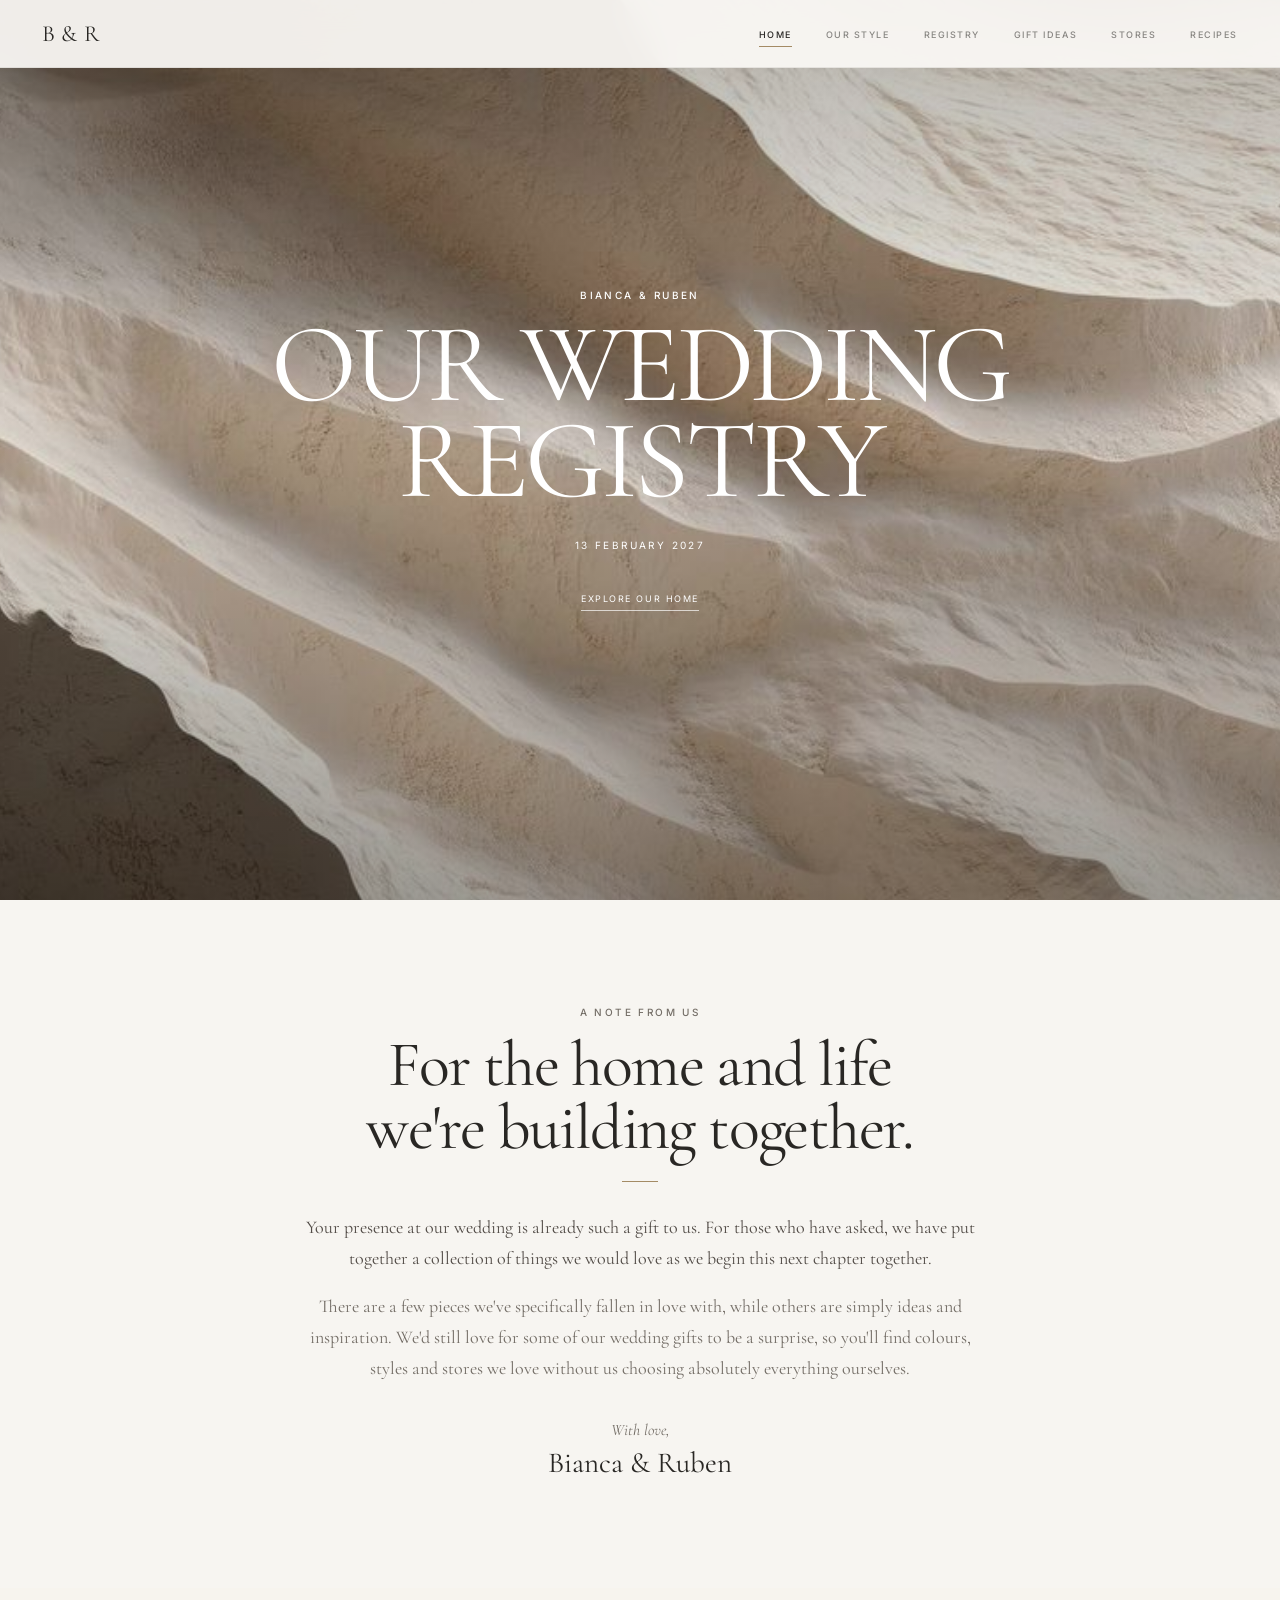
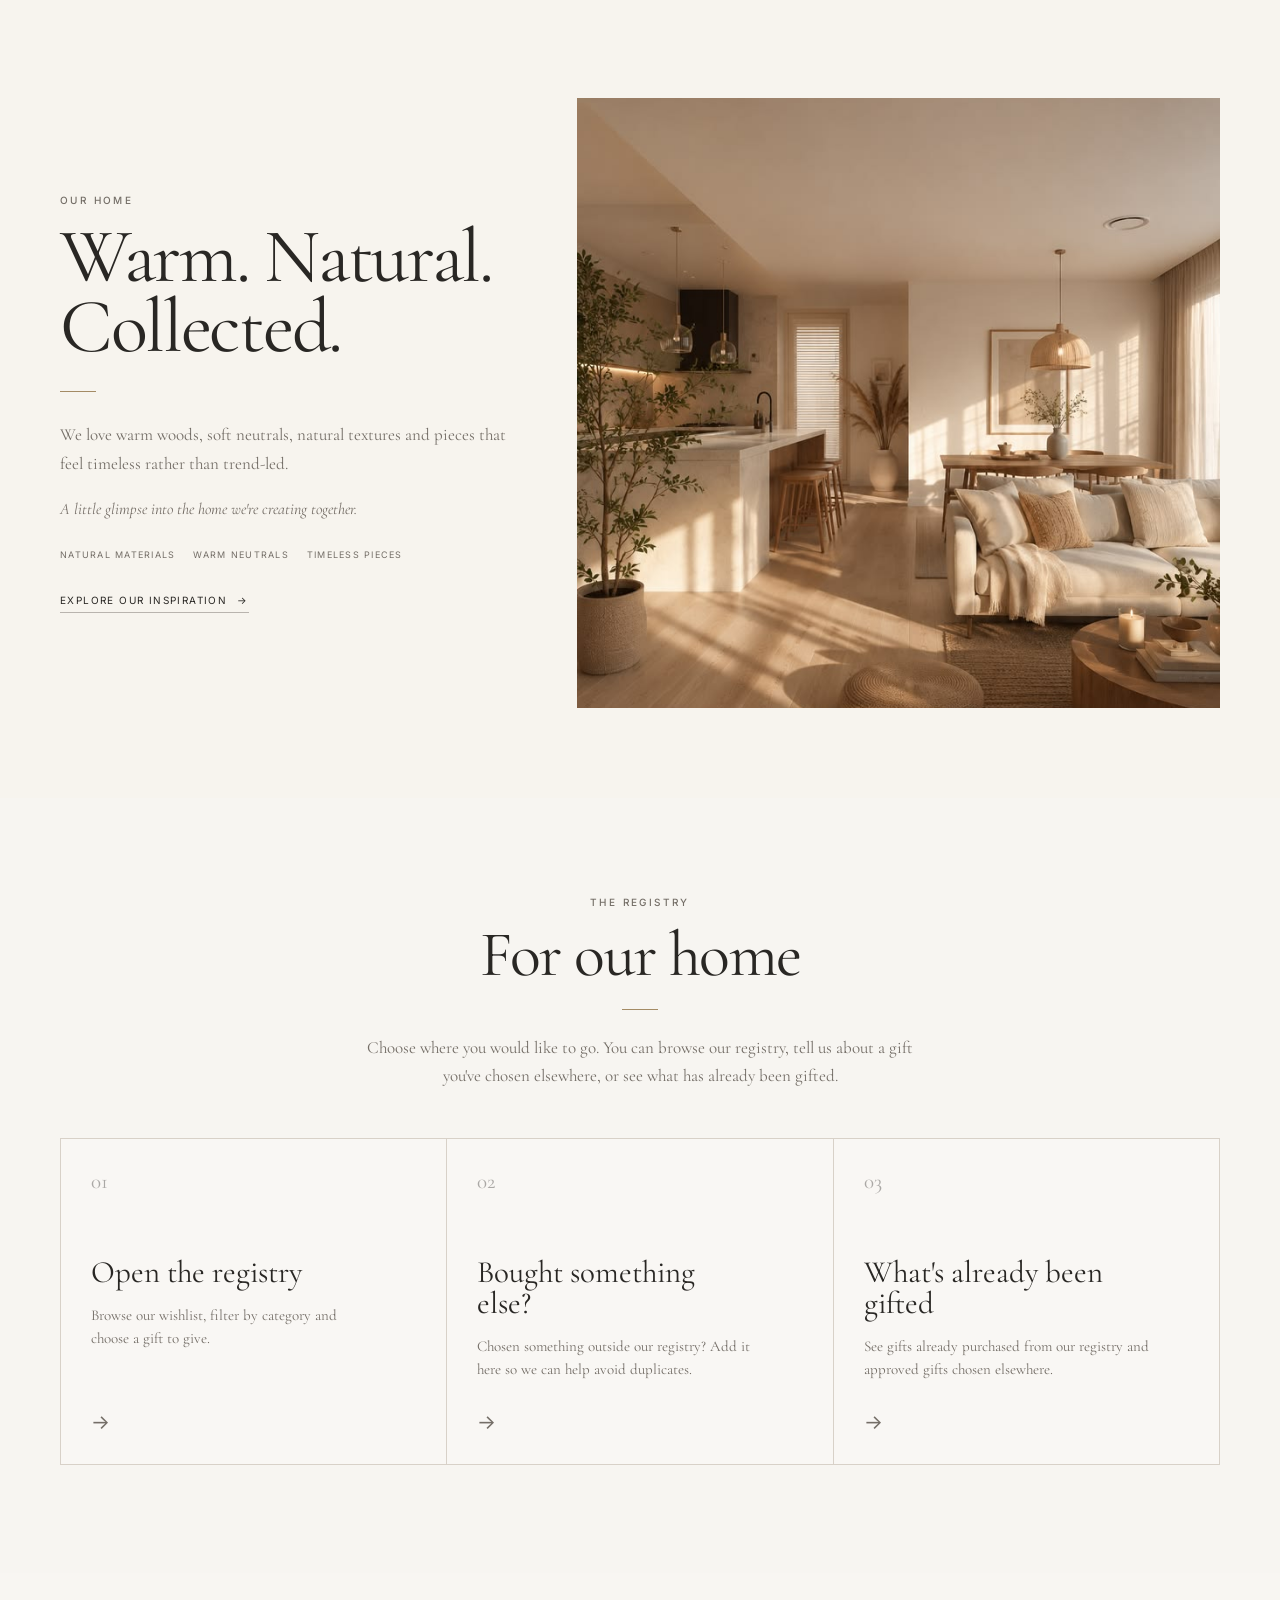
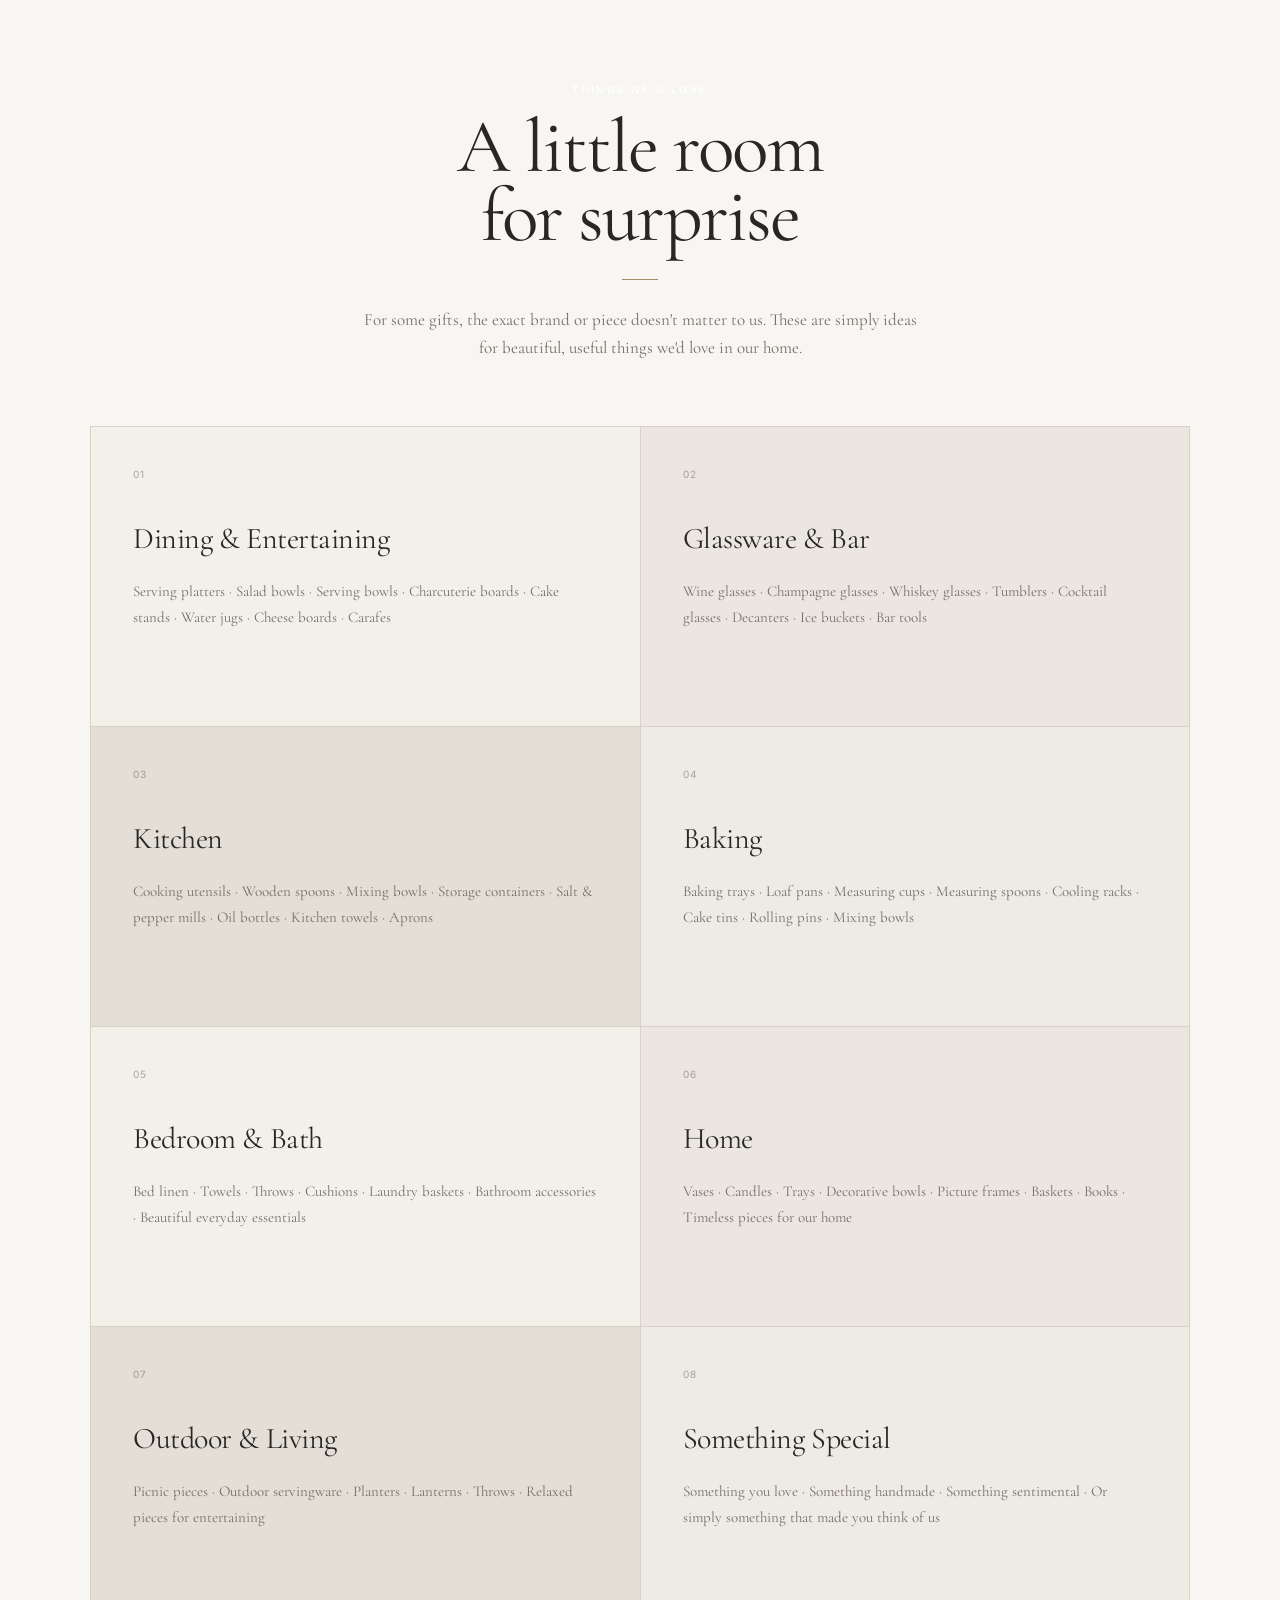
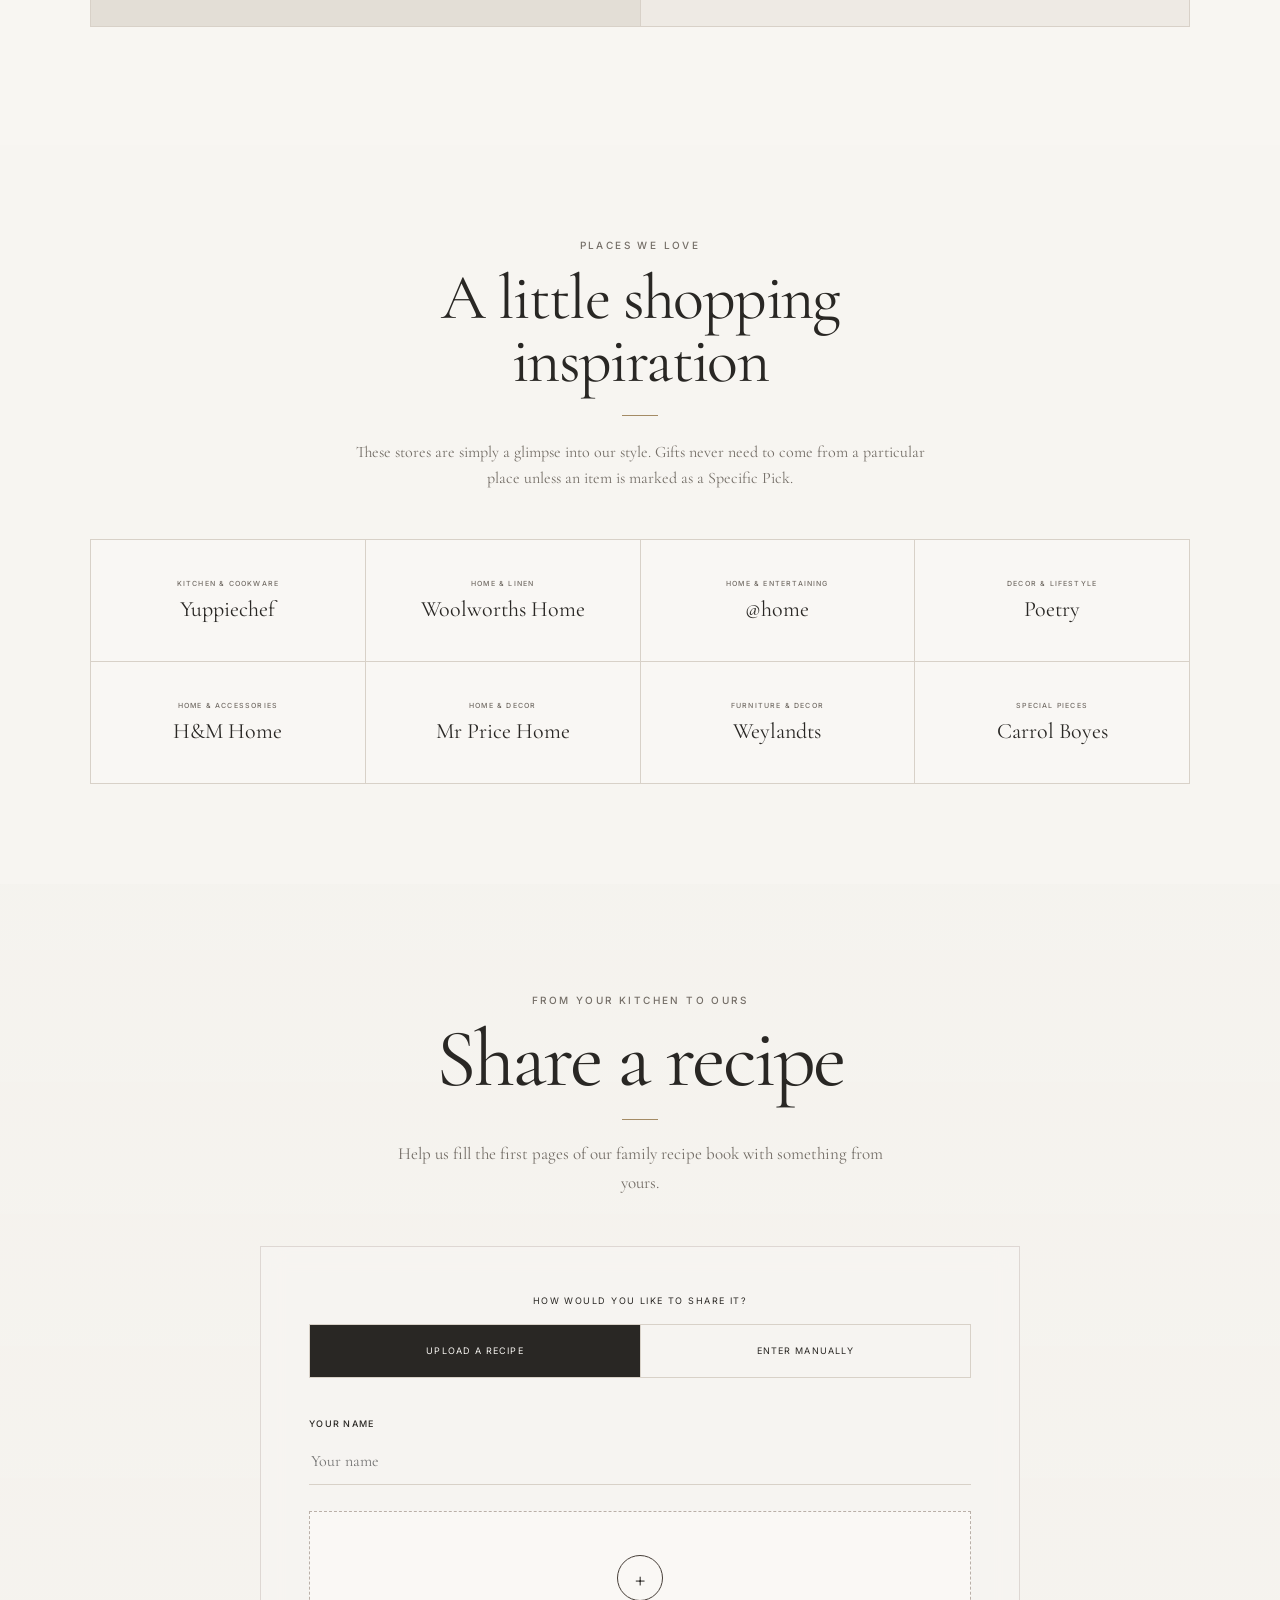
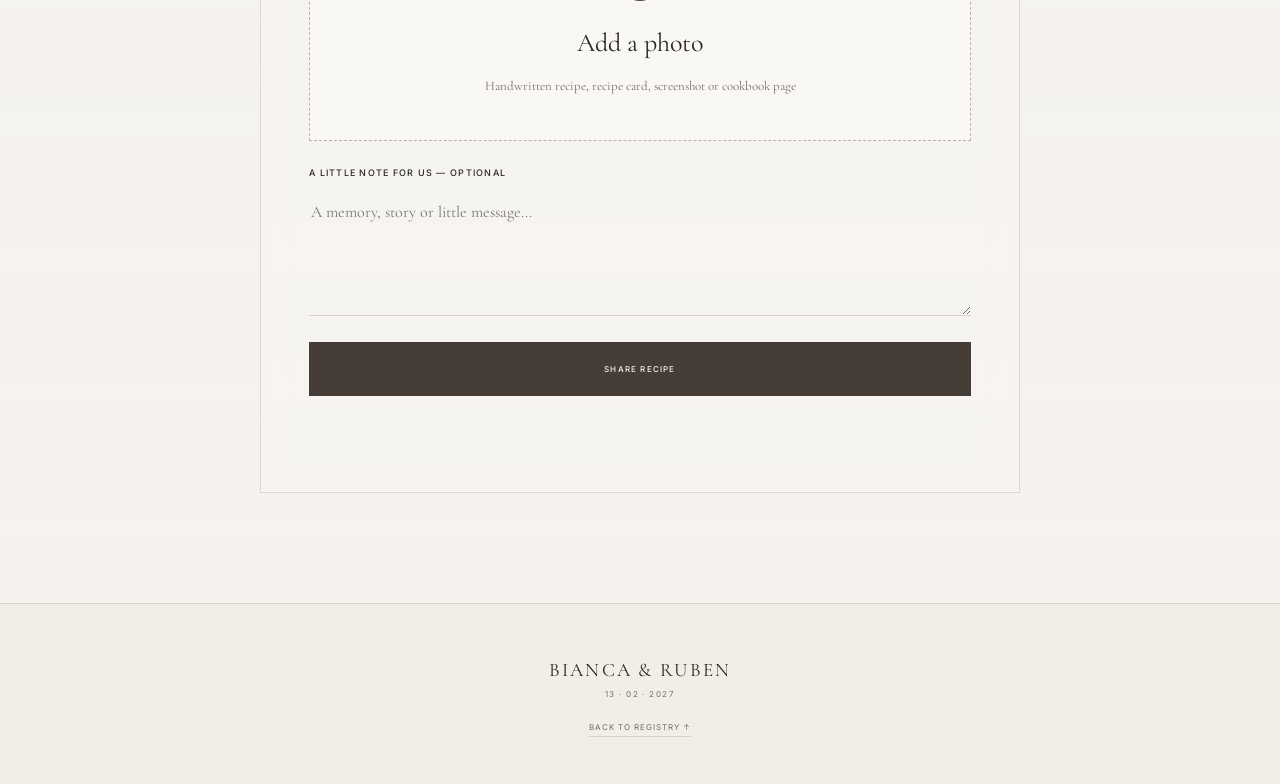
==== commit 3dcb6460: "Update gifted labels and registry card layout" ====
--- a/index.html
+++ b/index.html
@@ -10,31 +10,39 @@
     content="width=device-width, initial-scale=1.0"
   >
 
+  <!-- WEBSITE DESCRIPTION -->
   <meta
     name="description"
-    content="Bianca & Ruben's wedding registry — a collection for the home and life we're building together."
+    content="Thank you for celebrating with us. Explore our curated collection for the home we're building together."
   >
+
+  <!-- WHATSAPP / SOCIAL PREVIEW -->
+  <meta property="og:type" content="website">
 
   <meta
     property="og:title"
-    content="Bianca & Ruben | Wedding Registry"
+    content="Bianca & Ruben's Wedding Registry"
   >
 
   <meta
     property="og:description"
-    content="A collection for the home and life we're building together."
+    content="Thank you for celebrating with us. Explore our curated collection for the home we're building together."
   >
 
   <meta
     property="og:image"
-    content="images/hero_02.jpg"
+    content="https://registry.mrandmrsmarx.co.za/images/hero_02.jpg"
   >
 
-  <title>
-    Bianca & Ruben | Wedding Registry
-  </title>
-
-
+  <meta
+    property="og:url"
+    content="https://registry.mrandmrsmarx.co.za/"
+  >
+
+  <!-- BROWSER TAB TITLE -->
+  <title>Bianca & Ruben | Wedding Registry</title>
+
+  <!-- FONTS -->
   <link
     rel="preconnect"
     href="https://fonts.googleapis.com"
@@ -51,10 +59,12 @@
     rel="stylesheet"
   >
 
+  <!-- STYLES -->
   <link
     rel="stylesheet"
-    href="styles.css"
+    href="styles.css?v=20260902-3"
   >
+
 </head>
 
 
@@ -345,7 +355,7 @@
             <strong>Open the registry</strong>
             <small>
               Browse our wishlist, filter by category
-              and reserve a gift.
+              and choose a gift to give.
             </small>
           </span>
 
@@ -503,8 +513,8 @@
               <input
                 type="checkbox"
                 id="availableOnly"
-                checked
               >
+              
 
               <span>
                 Available only
@@ -742,7 +752,7 @@
 
 
         <p class="registry-panel-intro">
-          A simple view of what has already been purchased.
+          A simple view of gifts already chosen by our guests.
           Guest names and private notes are never shown here.
         </p>
 
@@ -1488,7 +1498,7 @@
     <button
       class="dialog-close"
       id="reserveClose"
-      aria-label="Close reservation"
+      aria-label="Close gift form"
       type="button"
     >
       ×
@@ -1502,13 +1512,14 @@
       </p>
 
       <h2 id="reserveDialogTitle">
-        Reserve this gift
+        Gift this item
       </h2>
 
       <p id="reserveDialogText">
-        Reserving a gift lets other guests know that
-        you're planning to purchase it.
-      </p>
+       Confirming means you’re choosing to give this gift.
+       It will appear as gifted to other guests to prevent duplicates.
+       No purchase or payment is made on this website.
+     </p>
 
       <p>
         Your name and contact details remain private.
@@ -1581,7 +1592,7 @@
           class="button primary"
           id="reserveSubmit"
         >
-          Confirm reservation
+          Confirm gift
         </button>
 
       </div>
@@ -1605,7 +1616,7 @@
 
   <script src="https://cdn.jsdelivr.net/npm/@supabase/supabase-js@2"></script>
 
-  <script src="app.js"></script>
+  <script src="app.js?v=20260902-2"></script>
 
 
 </body>
--- a/styles.css
+++ b/styles.css
@@ -5993,4 +5993,65 @@
     object-fit: cover !important;
   }
 
+}
+
+/* Keep fully gifted items visible */
+.gift-card.unavailable {
+  display: flex;
+  flex-direction: column;
+  visibility: visible;
+  opacity: 1;
+}
+
+.gift-card.unavailable .gift-image-wrap {
+  width: 100%;
+  flex-shrink: 0;
+  aspect-ratio: 1 / 1;
+}
+
+/* Image area contains the overlay */
+.gift-card.unavailable .gift-image-wrap {
+  position: relative;
+  overflow: hidden;
+  isolation: isolate;
+}
+
+/* Soft, muted product image */
+.gift-card.unavailable .gift-image {
+  filter: grayscale(35%);
+  opacity: 0.55;
+}
+
+/* Full-image Gifted overlay */
+.gift-card.unavailable .gift-image-wrap::after {
+  content: "GIFTED";
+  position: absolute;
+  inset: auto 16px 16px auto;
+  z-index: 2;
+  display: inline-block;
+  padding: 10px 16px;
+  background: rgba(250, 248, 245, 0.94);
+  border: 1px solid rgba(81, 71, 63, 0.2);
+  color: #51473f;
+  font-family: "Inter", sans-serif;
+  font-size: 11px;
+  font-weight: 500;
+  line-height: 1.4;
+  letter-spacing: 0.18em;
+  pointer-events: none;
+}
+
+/* Hide the old badge to avoid duplicate labels */
+.gift-card.unavailable .gift-status-badge {
+  display: none;
+}
+
+/* No gifting button on fully gifted cards */
+.gift-card.unavailable .reserve-gift-button {
+  display: none;
+}
+
+/* No gifting button in fully gifted item popups */
+.gift-dialog-reserve:disabled {
+  display: none;
 }
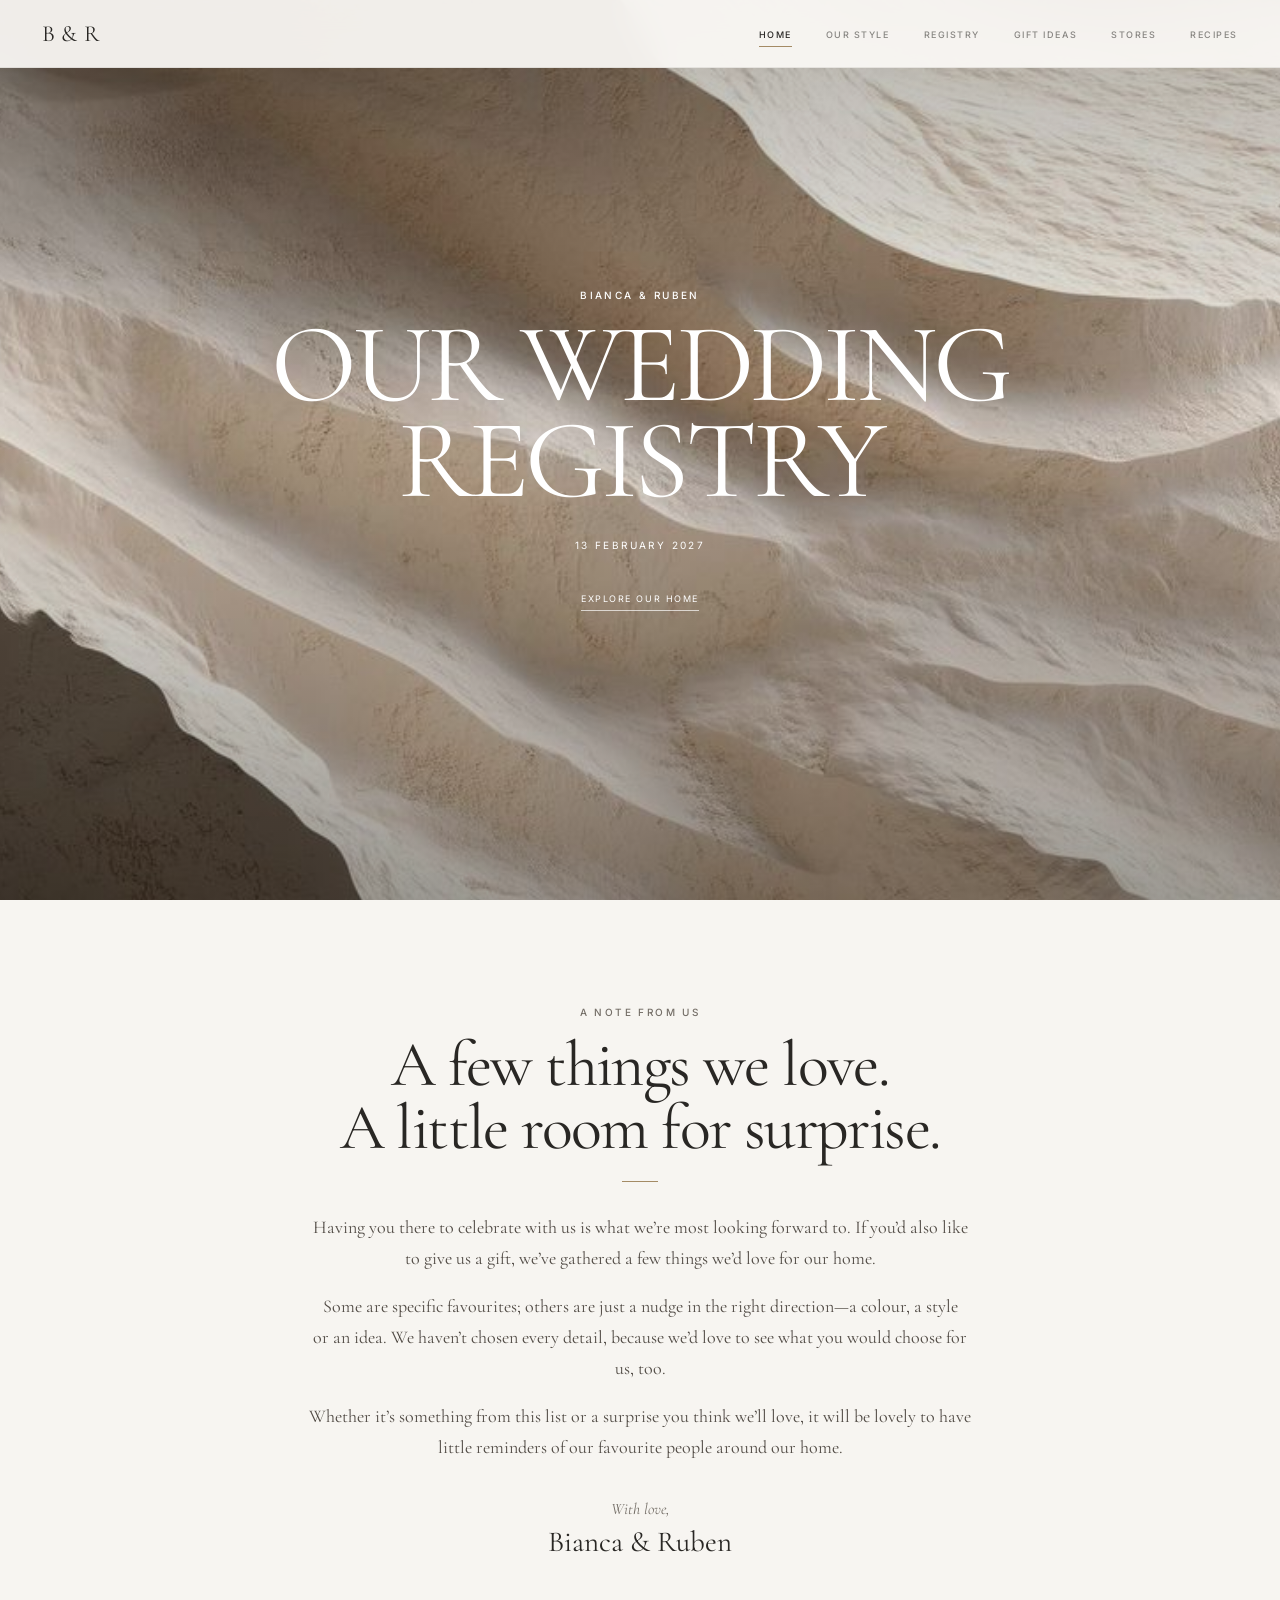
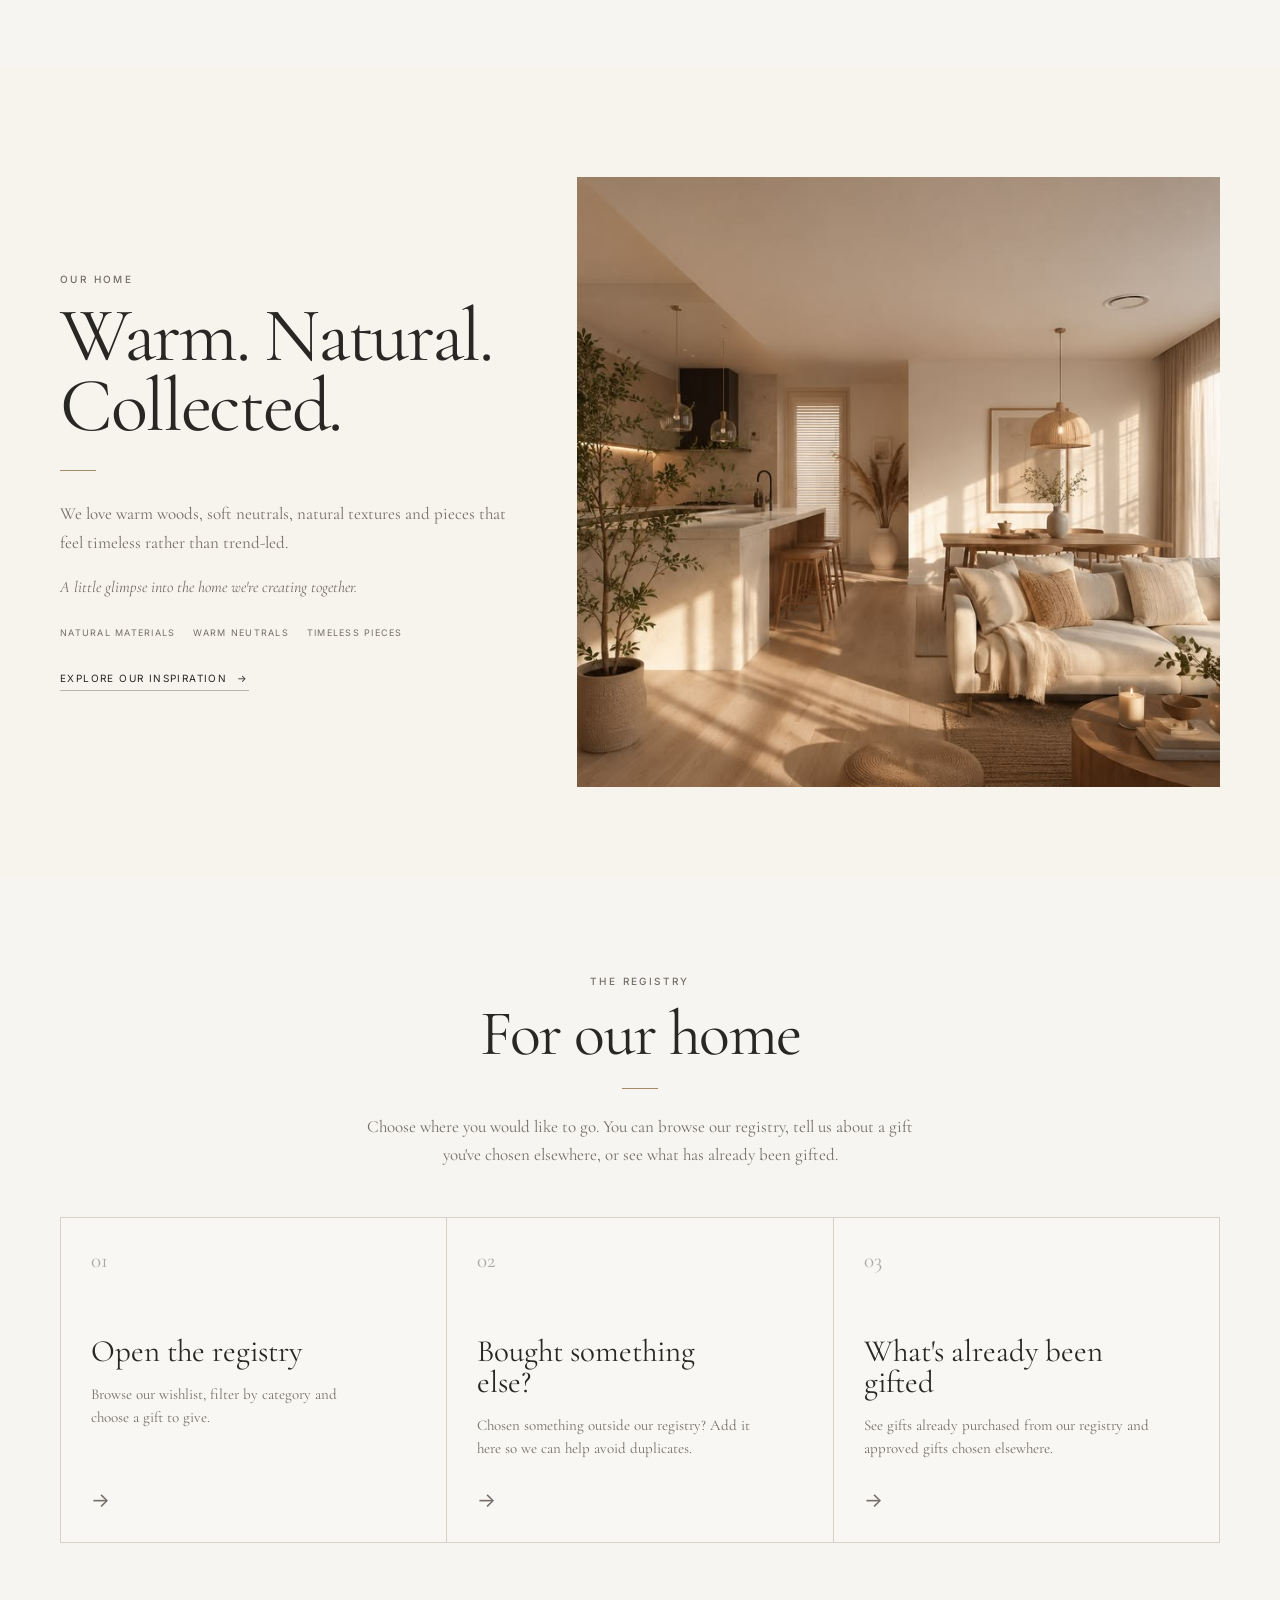
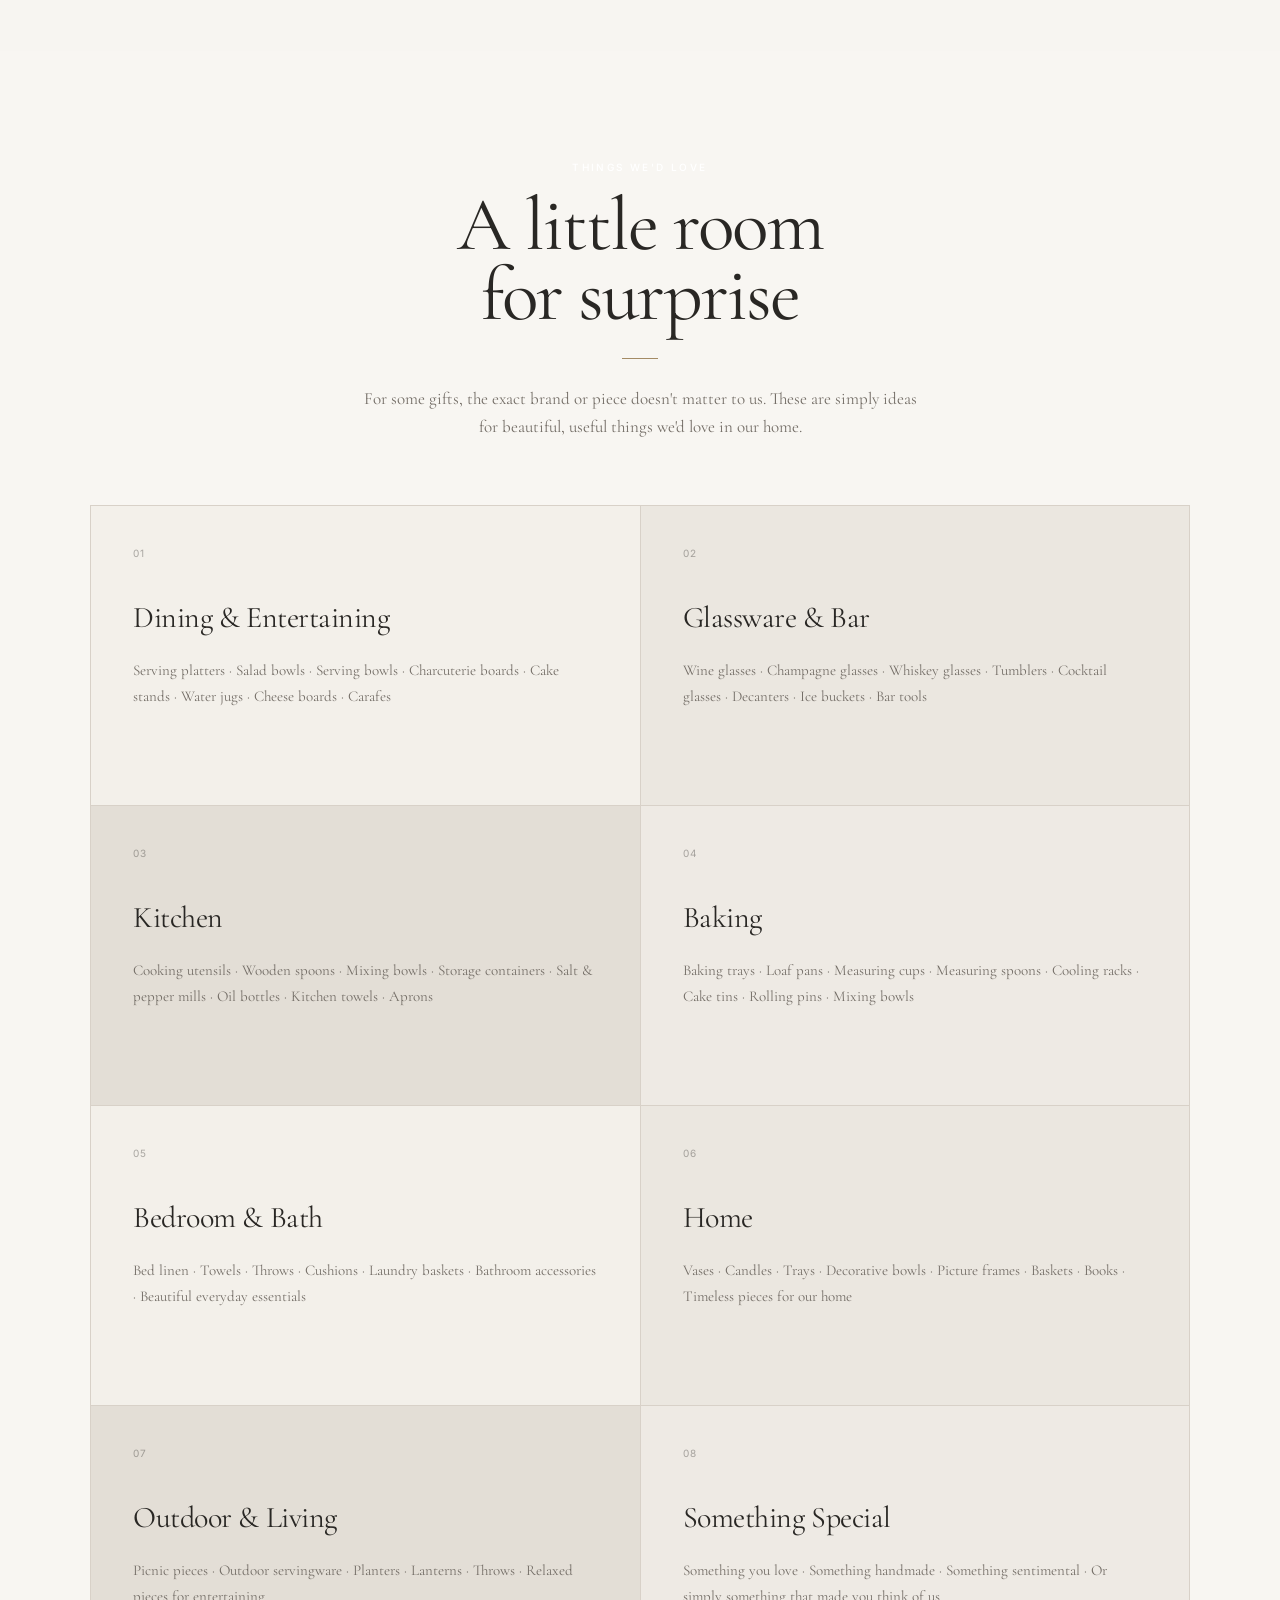
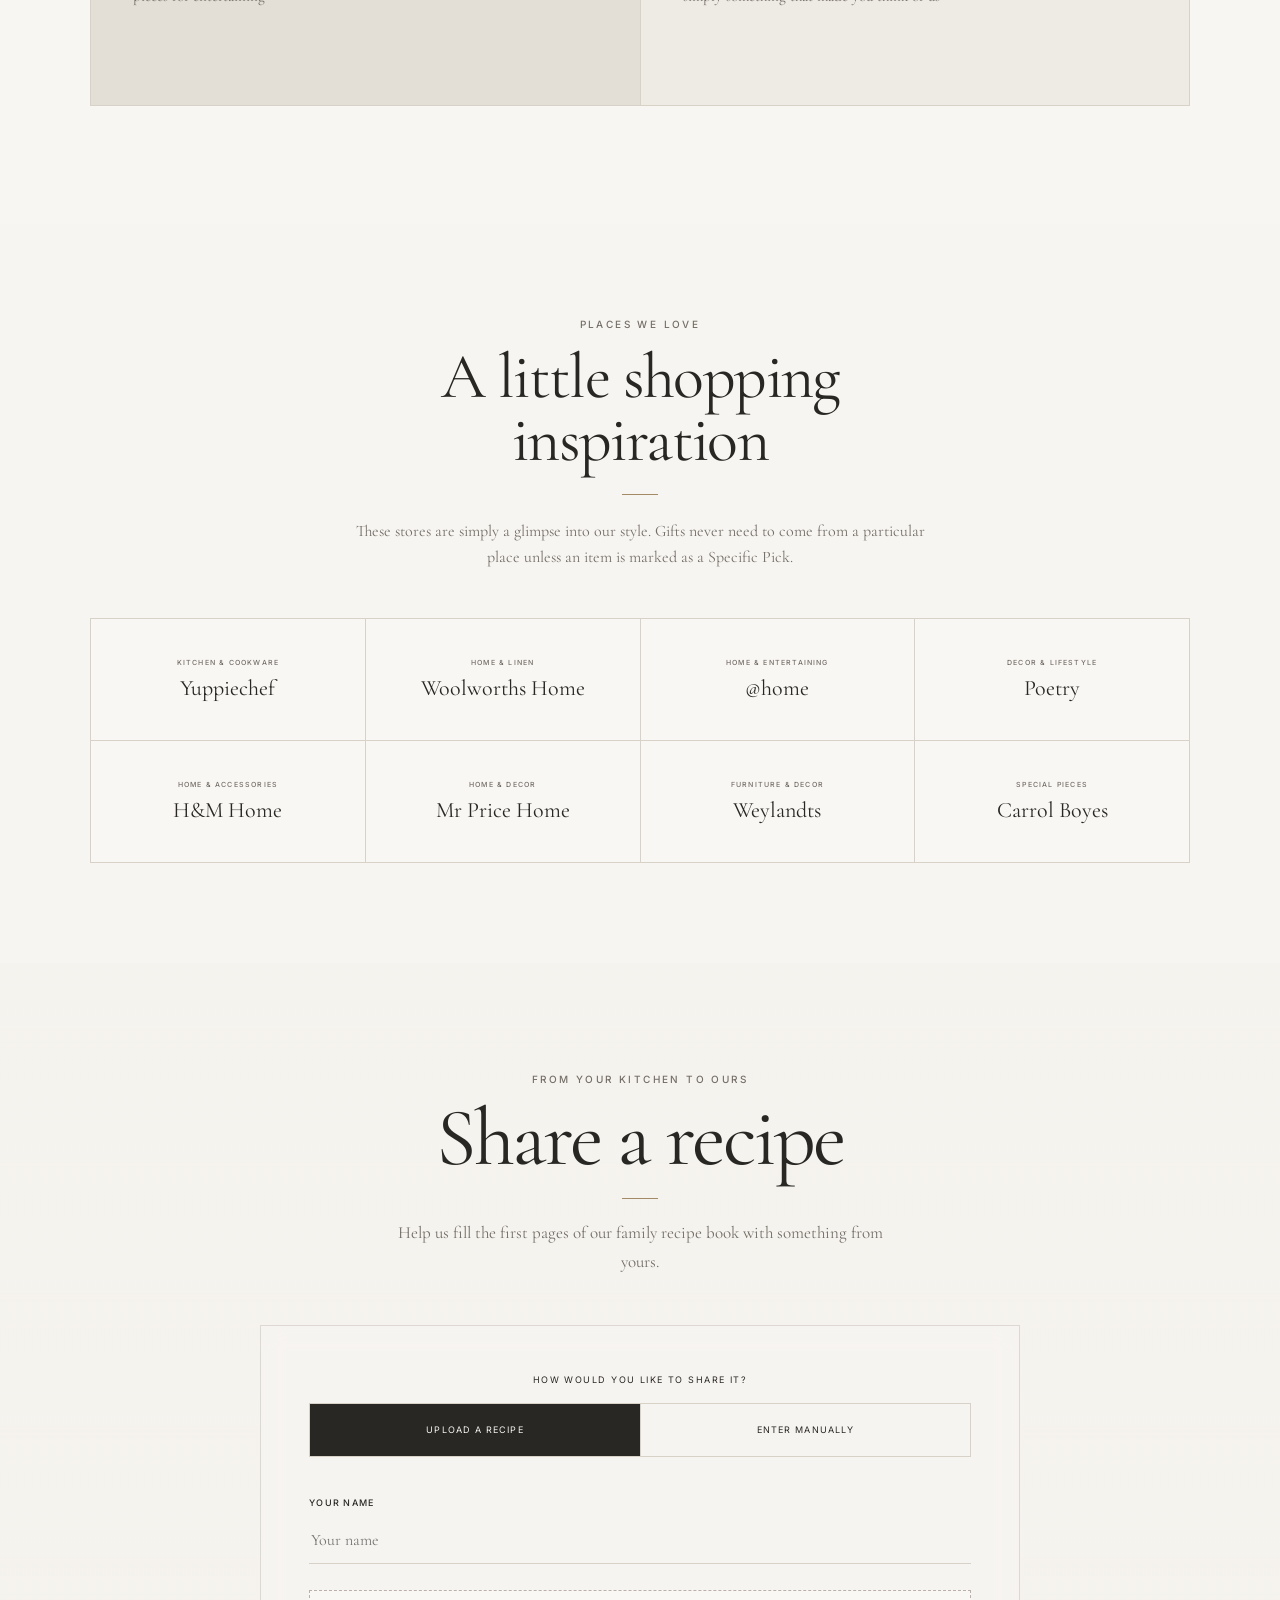
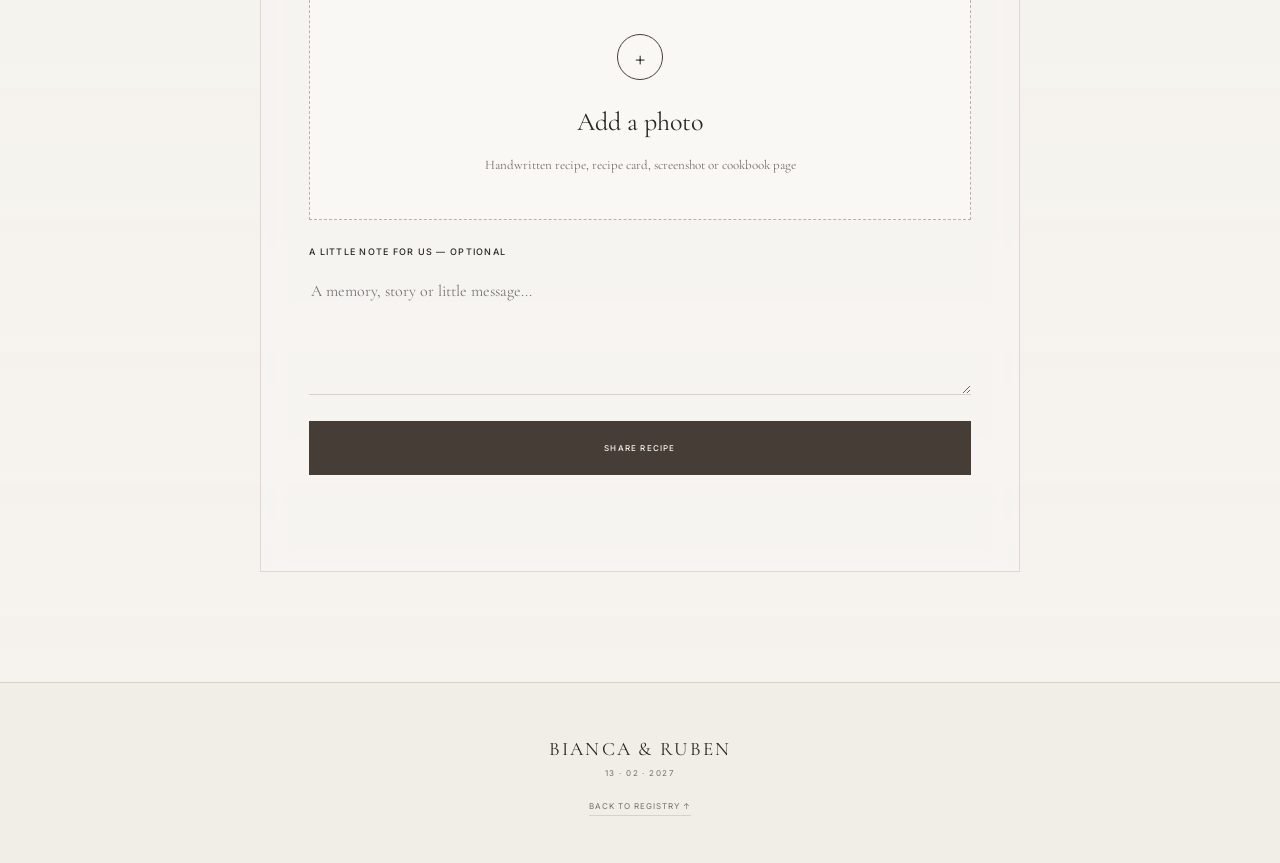
==== commit 52a339d3: "Refine registry layout and personal welcome note" ====
--- a/index.html
+++ b/index.html
@@ -184,52 +184,44 @@
       class="intro section-shell"
       id="welcome"
     >
-
       <p class="eyebrow dark">
         A NOTE FROM US
       </p>
 
       <h2>
-        For the home and life
+        A few things we love.
         <br>
-        we're building together.
+        A little room for surprise.
       </h2>
 
       <div class="rule"></div>
 
-
       <p class="intro-copy">
-
-        Your presence at our wedding is already such a gift to us.
-        For those who have asked, we have put together a collection
-        of things we would love as we begin this next chapter together.
-
-      </p>
-
+        Having you there to celebrate with us is what we’re most
+        looking forward to. If you’d also like to give us a gift,
+        we’ve gathered a few things we’d love for our home.
+      </p>
 
       <p class="intro-copy intro-copy-secondary">
-
-        There are a few pieces we've specifically fallen in love with,
-        while others are simply ideas and inspiration.
-        We'd still love for some of our wedding gifts to be a surprise,
-        so you'll find colours, styles and stores we love without us
-        choosing absolutely everything ourselves.
-
-      </p>
-
+        Some are specific favourites; others are just a nudge in
+        the right direction—a colour, a style or an idea. We haven’t
+        chosen every detail, because we’d love to see what you
+        would choose for us, too.
+      </p>
+
+      <p class="intro-copy intro-copy-secondary">
+        Whether it’s something from this list or a surprise you
+        think we’ll love, it will be lovely to have little reminders
+        of our favourite people around our home.
+      </p>
 
       <p class="signature">
-
         With love,
-
-        <span>
-          Bianca & Ruben
-        </span>
-
+        <span>Bianca &amp; Ruben</span>
       </p>
 
     </section>
-
+     
 
 
 <!-- =========================================================
--- a/styles.css
+++ b/styles.css
@@ -6054,4 +6054,12 @@
 /* No gifting button in fully gifted item popups */
 .gift-dialog-reserve:disabled {
   display: none;
+}
+
+/* Clearer text and more balanced paragraph wrapping */
+.intro-copy,
+.intro-copy.intro-copy-secondary {
+  color: #514b45;
+  opacity: 1;
+  text-wrap: pretty;
 }
